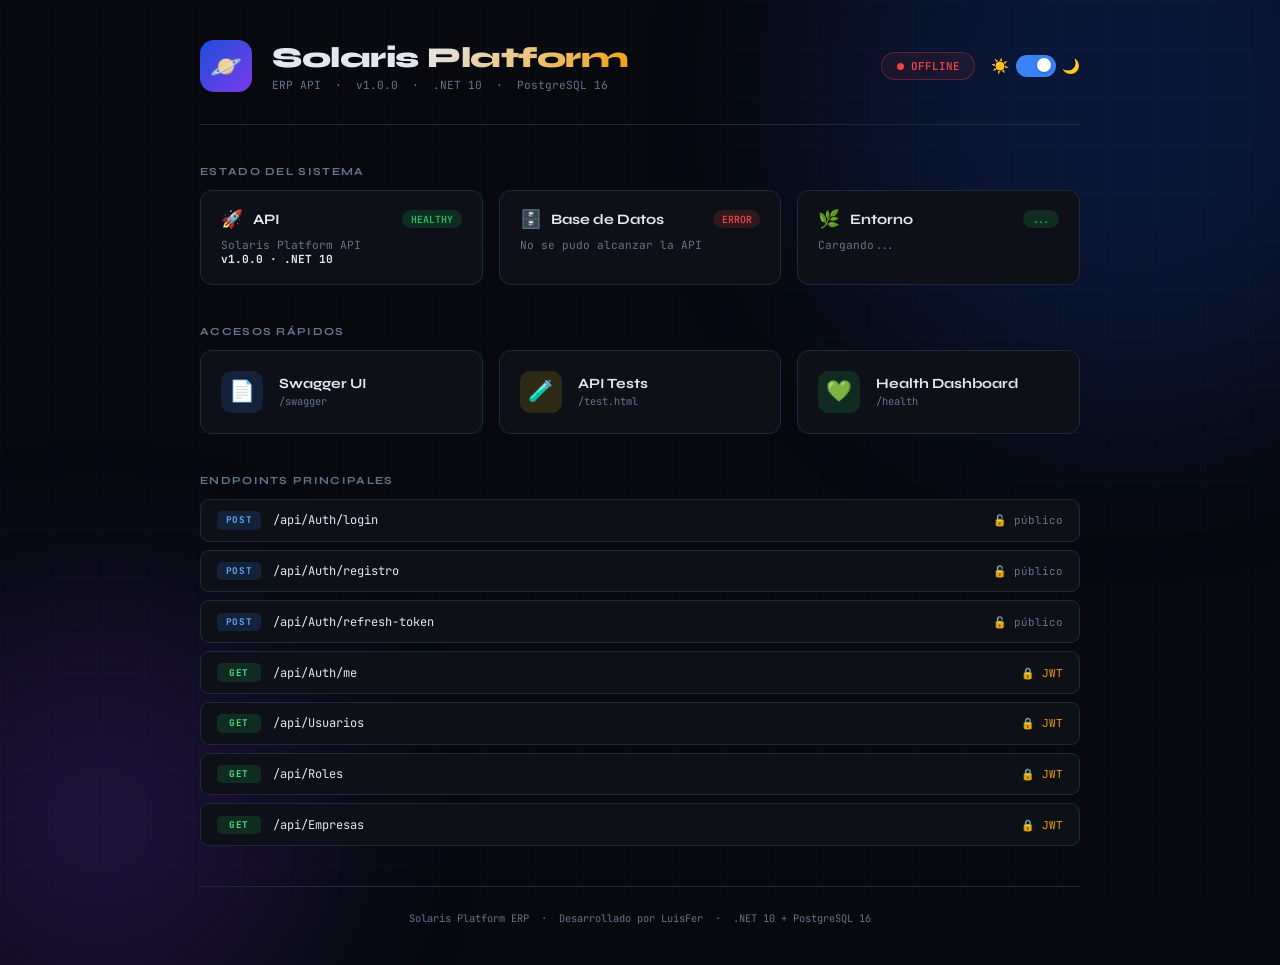
==== src/SolarisPlatform.API/wwwroot/index.html @ d30c2f40 "Primer commit - proyecto Solaris Platform" ====
<!DOCTYPE html>
<html lang="es" data-theme="dark">
<head>
  <meta charset="UTF-8" />
  <meta name="viewport" content="width=device-width, initial-scale=1.0" />
  <title>Solaris Platform API</title>
  <link rel="preconnect" href="https://fonts.googleapis.com" />
  <link href="https://fonts.googleapis.com/css2?family=Syne:wght@400;600;800&family=JetBrains+Mono:wght@300;400;500&display=swap" rel="stylesheet" />
  <style>
    *, *::before, *::after { box-sizing: border-box; margin: 0; padding: 0; }

    :root, [data-theme="dark"] {
      --bg:      #07090f;
      --surface: #0d1117;
      --surface2:#111820;
      --border:  #1e2a3a;
      --accent:  #f59e0b;
      --accent2: #3b82f6;
      --text:    #e2e8f0;
      --muted:   #64748b;
      --green:   #22c55e;
      --red:     #ef4444;
      --radius:  12px;
      --orb-opacity: .2;
      --grid-color: rgba(59,130,246,.04);
    }

    [data-theme="light"] {
      --bg:      #f1f5f9;
      --surface: #ffffff;
      --surface2:#f8fafc;
      --border:  #cbd5e1;
      --accent:  #d97706;
      --accent2: #2563eb;
      --text:    #0f172a;
      --muted:   #64748b;
      --green:   #16a34a;
      --red:     #dc2626;
      --orb-opacity: .08;
      --grid-color: rgba(37,99,235,.05);
    }

    body {
      background: var(--bg); color: var(--text);
      font-family: 'Syne', sans-serif;
      min-height: 100vh; padding: 2.5rem 2rem;
      overflow-x: hidden;
      transition: background .35s, color .35s;
    }

    body::before {
      content: ''; position: fixed; inset: 0;
      background-image:
        linear-gradient(var(--grid-color) 1px, transparent 1px),
        linear-gradient(90deg, var(--grid-color) 1px, transparent 1px);
      background-size: 48px 48px; pointer-events: none;
    }

    .orb { position: fixed; border-radius: 50%; filter: blur(100px); pointer-events: none; opacity: var(--orb-opacity); animation: drift 16s ease-in-out infinite alternate; }
    .orb-1 { width: 600px; height: 600px; background: #1d4ed8; top: -200px; right: -150px; }
    .orb-2 { width: 400px; height: 400px; background: #7c3aed; bottom: -120px; left: -100px; animation-delay: 6s; }

    @keyframes drift { from { transform: translate(0,0); } to { transform: translate(25px,-30px); } }

    .page {
      position: relative; z-index: 1;
      max-width: 880px; margin: 0 auto;
      display: flex; flex-direction: column; gap: 2.5rem;
      animation: fadeUp .6s ease both;
    }

    @keyframes fadeUp { from { opacity:0; transform:translateY(24px); } to { opacity:1; transform:none; } }

    /* ── Header ── */
    .header {
      display: flex; align-items: center; gap: 1.25rem;
      border-bottom: 1px solid var(--border); padding-bottom: 2rem;
    }

    .logo {
      width: 52px; height: 52px; border-radius: 14px; flex-shrink: 0;
      background: linear-gradient(135deg, #1d4ed8, #7c3aed);
      display: flex; align-items: center; justify-content: center;
      font-size: 1.6rem;
    }

    .header-text h1 {
      font-size: 1.8rem; font-weight: 800; letter-spacing: -.5px;
      background: linear-gradient(135deg, var(--text) 40%, var(--accent));
      -webkit-background-clip: text; -webkit-text-fill-color: transparent; background-clip: text;
    }
    .header-text p { font-family: 'JetBrains Mono', monospace; font-size: .7rem; color: var(--muted); margin-top: 3px; }

    .header-right { margin-left: auto; display: flex; align-items: center; gap: 1rem; }

    /* Status badge */
    .status-badge {
      display: flex; align-items: center; gap: .45rem;
      font-family: 'JetBrains Mono', monospace; font-size: .68rem; font-weight: 600;
      padding: .35rem .9rem; border-radius: 999px;
      border: 1px solid; transition: all .4s;
    }
    .status-badge.online  { color: var(--green); border-color: rgba(34,197,94,.3);  background: rgba(34,197,94,.08); }
    .status-badge.offline { color: var(--red);   border-color: rgba(239,68,68,.3);  background: rgba(239,68,68,.08); }
    .status-badge.loading { color: var(--muted); border-color: var(--border);        background: transparent; }
    .dot { width: 7px; height: 7px; border-radius: 50%; background: currentColor; animation: pulse 2s ease infinite; }
    @keyframes pulse { 0%,100% { box-shadow: 0 0 0 0 rgba(34,197,94,.5); } 50% { box-shadow: 0 0 0 5px rgba(34,197,94,0); } }

    /* Theme switch */
    .theme-switch { display: flex; align-items: center; gap: .4rem; user-select: none; }
    .theme-icon { font-size: .9rem; }
    .toggle { position: relative; width: 40px; height: 22px; cursor: pointer; }
    .toggle input { opacity: 0; width: 0; height: 0; position: absolute; }
    .track { position: absolute; inset: 0; border-radius: 999px; background: var(--border); transition: background .3s; }
    .toggle input:checked + .track { background: var(--accent2); }
    .thumb { position: absolute; top: 3px; left: 3px; width: 14px; height: 14px; border-radius: 50%; background: #fff; box-shadow: 0 1px 3px rgba(0,0,0,.3); transition: transform .3s cubic-bezier(.4,0,.2,1); }
    .toggle input:checked ~ .thumb { transform: translateX(18px); }

    /* ── Status cards ── */
    .section-label { font-size: .68rem; font-weight: 700; letter-spacing: .12em; color: var(--muted); text-transform: uppercase; margin-bottom: .75rem; }

    .status-grid { display: grid; grid-template-columns: repeat(auto-fit, minmax(220px, 1fr)); gap: 1rem; }

    .status-card {
      background: var(--surface); border: 1px solid var(--border);
      border-radius: var(--radius); padding: 1.1rem 1.25rem;
      display: flex; flex-direction: column; gap: .55rem;
      transition: background .35s, border-color .3s;
    }
    .status-card:hover { border-color: var(--accent2); }

    .card-header { display: flex; align-items: center; gap: .6rem; }
    .card-icon { font-size: 1.1rem; }
    .card-title { font-weight: 700; font-size: .9rem; }

    .card-status {
      margin-left: auto;
      font-family: 'JetBrains Mono', monospace; font-size: .62rem;
      padding: .18rem .55rem; border-radius: 999px; font-weight: 600;
    }
    .cs-ok      { background: rgba(34,197,94,.15);  color: var(--green); }
    .cs-err     { background: rgba(239,68,68,.15);  color: var(--red); }
    .cs-loading { background: var(--border);         color: var(--muted); animation: blink .8s ease infinite alternate; }
    @keyframes blink { from { opacity:.4; } to { opacity:1; } }

    .card-detail { font-family: 'JetBrains Mono', monospace; font-size: .7rem; color: var(--muted); }
    .card-detail strong { color: var(--text); }

    /* ── Quick access ── */
    .quick-grid { display: grid; grid-template-columns: repeat(auto-fit, minmax(200px, 1fr)); gap: 1rem; }

    .quick-card {
      background: var(--surface); border: 1px solid var(--border);
      border-radius: var(--radius); padding: 1.25rem;
      display: flex; align-items: center; gap: 1rem;
      text-decoration: none; color: var(--text);
      transition: border-color .2s, transform .2s, background .35s;
      cursor: pointer;
    }
    .quick-card:hover { border-color: var(--accent2); transform: translateY(-2px); }

    .quick-icon {
      width: 42px; height: 42px; border-radius: 10px; flex-shrink: 0;
      display: flex; align-items: center; justify-content: center; font-size: 1.3rem;
    }
    .quick-title { font-weight: 700; font-size: .88rem; }
    .quick-sub   { font-family: 'JetBrains Mono', monospace; font-size: .65rem; color: var(--muted); margin-top: 2px; }

    /* ── Endpoints list ── */
    .ep-list { display: flex; flex-direction: column; gap: .5rem; }

    .ep-item {
      display: flex; align-items: center; gap: .75rem;
      background: var(--surface); border: 1px solid var(--border);
      border-radius: 9px; padding: .7rem 1rem;
      font-family: 'JetBrains Mono', monospace; font-size: .75rem;
      transition: background .15s;
    }
    .ep-item:hover { background: var(--surface2); }

    .method {
      font-size: .58rem; font-weight: 700;
      padding: .2rem .5rem; border-radius: 5px;
      letter-spacing: .06em; min-width: 44px; text-align: center;
    }
    .GET    { background: rgba(34,197,94,.15);  color: #4ade80; }
    .POST   { background: rgba(59,130,246,.15); color: #60a5fa; }
    .PUT    { background: rgba(251,146,60,.15); color: #fb923c; }
    .DELETE { background: rgba(248,113,113,.15);color: #f87171; }
    .PATCH  { background: rgba(167,139,250,.15);color: #a78bfa; }

    [data-theme="light"] .GET    { background: rgba(22,163,74,.12);  color: #15803d; }
    [data-theme="light"] .POST   { background: rgba(37,99,235,.12);  color: #1d4ed8; }
    [data-theme="light"] .PUT    { background: rgba(234,88,12,.12);  color: #c2410c; }
    [data-theme="light"] .DELETE { background: rgba(220,38,38,.12);  color: #b91c1c; }
    [data-theme="light"] .PATCH  { background: rgba(124,58,237,.12); color: #6d28d9; }

    .ep-path { color: var(--text); }
    .ep-path span { color: var(--accent); }
    .ep-lock { margin-left: auto; font-size: .68rem; color: var(--muted); }
    .ep-lock.secured { color: var(--accent); }

    /* ── Footer ── */
    .footer {
      text-align: center; font-family: 'JetBrains Mono', monospace;
      font-size: .65rem; color: var(--muted);
      border-top: 1px solid var(--border); padding-top: 1.5rem;
    }
  </style>
</head>
<body>

  <div class="orb orb-1"></div>
  <div class="orb orb-2"></div>

  <div class="page">

    <!-- ── Header ── -->
    <div class="header">
      <div class="logo">🪐</div>
      <div class="header-text">
        <h1>Solaris Platform</h1>
        <p>ERP API &nbsp;·&nbsp; v1.0.0 &nbsp;·&nbsp; .NET 10 &nbsp;·&nbsp; PostgreSQL 16</p>
      </div>
      <div class="header-right">
        <div class="status-badge loading" id="globalBadge">
          <span class="dot"></span>
          <span id="globalBadgeText">VERIFICANDO</span>
        </div>
        <div class="theme-switch">
          <span class="theme-icon">☀️</span>
          <label class="toggle">
            <input type="checkbox" id="themeToggle" />
            <span class="track"></span>
            <span class="thumb"></span>
          </label>
          <span class="theme-icon">🌙</span>
        </div>
      </div>
    </div>

    <!-- ── Estado del sistema ── -->
    <div>
      <p class="section-label">Estado del sistema</p>
      <div class="status-grid">

        <div class="status-card">
          <div class="card-header">
            <span class="card-icon">🚀</span>
            <span class="card-title">API</span>
            <span class="card-status cs-ok">HEALTHY</span>
          </div>
          <div class="card-detail">Solaris Platform API<br><strong id="apiVersion">v1.0.0 · .NET 10</strong></div>
        </div>

        <div class="status-card">
          <div class="card-header">
            <span class="card-icon">🗄️</span>
            <span class="card-title">Base de Datos</span>
            <span class="card-status cs-loading" id="dbStatus">...</span>
          </div>
          <div class="card-detail" id="dbDetail">Conectando con PostgreSQL...</div>
        </div>

        <div class="status-card">
          <div class="card-header">
            <span class="card-icon">🌿</span>
            <span class="card-title">Entorno</span>
            <span class="card-status cs-ok" id="envStatus">...</span>
          </div>
          <div class="card-detail" id="envDetail">Cargando...</div>
        </div>

      </div>
    </div>

    <!-- ── Accesos rápidos — solo Swagger y Health ── -->
    <div>
      <p class="section-label">Accesos rápidos</p>
      <div class="quick-grid">

        <a class="quick-card" href="/swagger">
          <div class="quick-icon" style="background:rgba(59,130,246,.15)">📄</div>
          <div>
            <div class="quick-title">Swagger UI</div>
            <div class="quick-sub">/swagger</div>
          </div>
        </a>

        <a class="quick-card" href="/test.html">
          <div class="quick-icon" style="background:rgba(234,179,8,.15)">🧪</div>
          <div>
            <div class="quick-title">API Tests</div>
            <div class="quick-sub">/test.html</div>
          </div>
        </a>

        <a class="quick-card" href="/health.html">
          <div class="quick-icon" style="background:rgba(34,197,94,.15)">💚</div>
          <div>
            <div class="quick-title">Health Dashboard</div>
            <div class="quick-sub">/health</div>
          </div>
        </a>

      </div>
    </div>

    <!-- ── Endpoints principales ── -->
    <div>
      <p class="section-label">Endpoints principales</p>
      <div class="ep-list">
        <div class="ep-item"><span class="method POST">POST</span><span class="ep-path">/api/Auth/login</span><span class="ep-lock">🔓 público</span></div>
        <div class="ep-item"><span class="method POST">POST</span><span class="ep-path">/api/Auth/registro</span><span class="ep-lock">🔓 público</span></div>
        <div class="ep-item"><span class="method POST">POST</span><span class="ep-path">/api/Auth/refresh-token</span><span class="ep-lock">🔓 público</span></div>
        <div class="ep-item"><span class="method GET">GET</span><span class="ep-path">/api/Auth/me</span><span class="ep-lock secured">🔒 JWT</span></div>
        <div class="ep-item"><span class="method GET">GET</span><span class="ep-path">/api/Usuarios</span><span class="ep-lock secured">🔒 JWT</span></div>
        <div class="ep-item"><span class="method GET">GET</span><span class="ep-path">/api/Roles</span><span class="ep-lock secured">🔒 JWT</span></div>
        <div class="ep-item"><span class="method GET">GET</span><span class="ep-path">/api/Empresas</span><span class="ep-lock secured">🔒 JWT</span></div>
      </div>
    </div>

    <!-- ── Footer ── -->
    <div class="footer">
      Solaris Platform ERP &nbsp;·&nbsp; Desarrollado por LuisFer &nbsp;·&nbsp; .NET 10 + PostgreSQL 16
    </div>

  </div>

  <script>
    // ── Theme ──────────────────────────────────────────────
    const html   = document.documentElement;
    const toggle = document.getElementById('themeToggle');
    const STORE  = 'solaris-theme';
    applyTheme(localStorage.getItem(STORE) || 'dark');
    toggle.addEventListener('change', () => {
      const t = toggle.checked ? 'dark' : 'light';
      applyTheme(t); localStorage.setItem(STORE, t);
    });
    function applyTheme(t) {
      html.setAttribute('data-theme', t);
      toggle.checked = (t === 'dark');
    }

    // ── Health check — consume /health/data (JSON real) ──
    // NOTA: NO usar /health/full porque ese ahora redirige al HTML
    async function checkHealth() {
      try {
        const res  = await fetch('/health/data');
        const data = await res.json();

        const isHealthy = data.status === 'Healthy';
        const db = data.checks?.find(c => c.name === 'database');

        // Badge global
        const badge = document.getElementById('globalBadge');
        const badgeText = document.getElementById('globalBadgeText');
        badge.className = 'status-badge ' + (isHealthy ? 'online' : 'offline');
        badgeText.textContent = isHealthy ? 'ONLINE' : 'DEGRADED';

        // Card API
        document.getElementById('apiVersion').textContent = `v${data.version} · .NET 10`;

        // Card BD
        const dbEl     = document.getElementById('dbStatus');
        const dbDetail = document.getElementById('dbDetail');
        if (db) {
          const ok = db.status === 'Healthy';
          dbEl.textContent = ok ? 'HEALTHY' : 'ERROR';
          dbEl.className   = 'card-status ' + (ok ? 'cs-ok' : 'cs-err');
          dbDetail.innerHTML = ok
            ? `PostgreSQL 16 &nbsp;·&nbsp; <strong>${db.database}</strong> &nbsp;·&nbsp; ${db.latencyMs}ms`
            : `<span style="color:var(--red)">Sin conexión</span>`;
        }

        // Card Entorno
        document.getElementById('envStatus').textContent = data.environment || 'Development';
        document.getElementById('envDetail').textContent = new Date(data.timestamp).toLocaleString('es-EC');

      } catch(e) {
        // Si la API no responde
        document.getElementById('globalBadge').className  = 'status-badge offline';
        document.getElementById('globalBadgeText').textContent = 'OFFLINE';
        document.getElementById('dbStatus').textContent   = 'ERROR';
        document.getElementById('dbStatus').className     = 'card-status cs-err';
        document.getElementById('dbDetail').textContent   = 'No se pudo alcanzar la API';
      }
    }

    // Chequear al cargar y cada 30 segundos
    checkHealth();
    setInterval(checkHealth, 30000);
  </script>

</body>
</html>
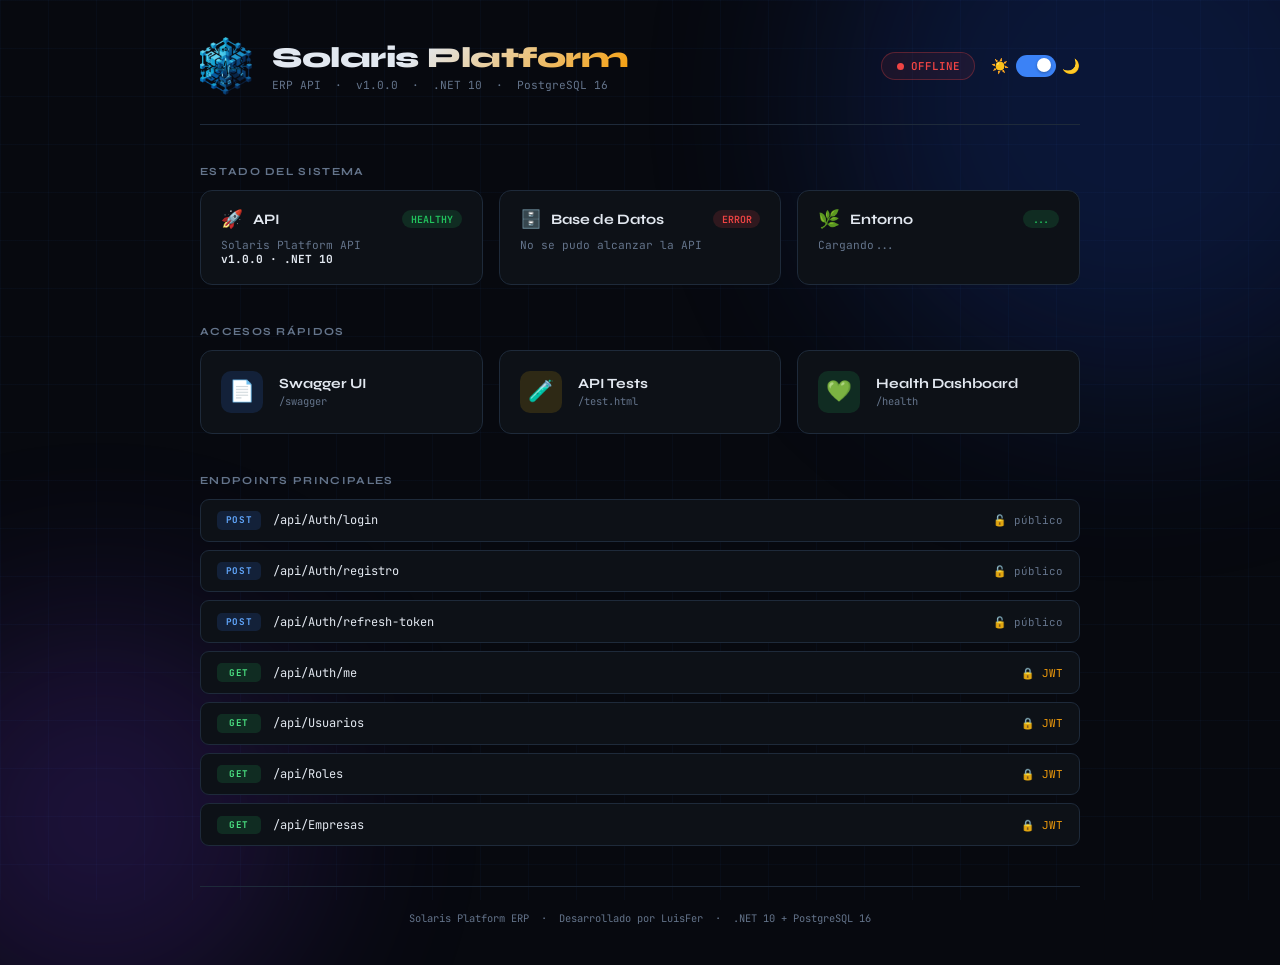
==== commit 9ea10496: "add - avances proyectos" ====
--- a/src/SolarisPlatform.API/wwwroot/index.html
+++ b/src/SolarisPlatform.API/wwwroot/index.html
@@ -77,12 +77,23 @@
       border-bottom: 1px solid var(--border); padding-bottom: 2rem;
     }
 
-    .logo {
-      width: 52px; height: 52px; border-radius: 14px; flex-shrink: 0;
-      background: linear-gradient(135deg, #1d4ed8, #7c3aed);
-      display: flex; align-items: center; justify-content: center;
-      font-size: 1.6rem;
-    }
+
+.logo {
+  width: 52px;
+  height: 52px;
+  border-radius: 14px;
+  flex-shrink: 0;
+  display: flex;
+  align-items: center;
+  justify-content: center;
+  background: transparent; /* quitamos el fondo degradado */
+}
+
+.logo img {
+  width: 100%;
+  height: auto;
+  object-fit: contain;
+}
 
     .header-text h1 {
       font-size: 1.8rem; font-weight: 800; letter-spacing: -.5px;
@@ -217,7 +228,9 @@
 
     <!-- ── Header ── -->
     <div class="header">
-      <div class="logo">🪐</div>
+      <div class="logo">
+        <img src="logo_back.png" alt="Solaris Logo">
+      </div>
       <div class="header-text">
         <h1>Solaris Platform</h1>
         <p>ERP API &nbsp;·&nbsp; v1.0.0 &nbsp;·&nbsp; .NET 10 &nbsp;·&nbsp; PostgreSQL 16</p>
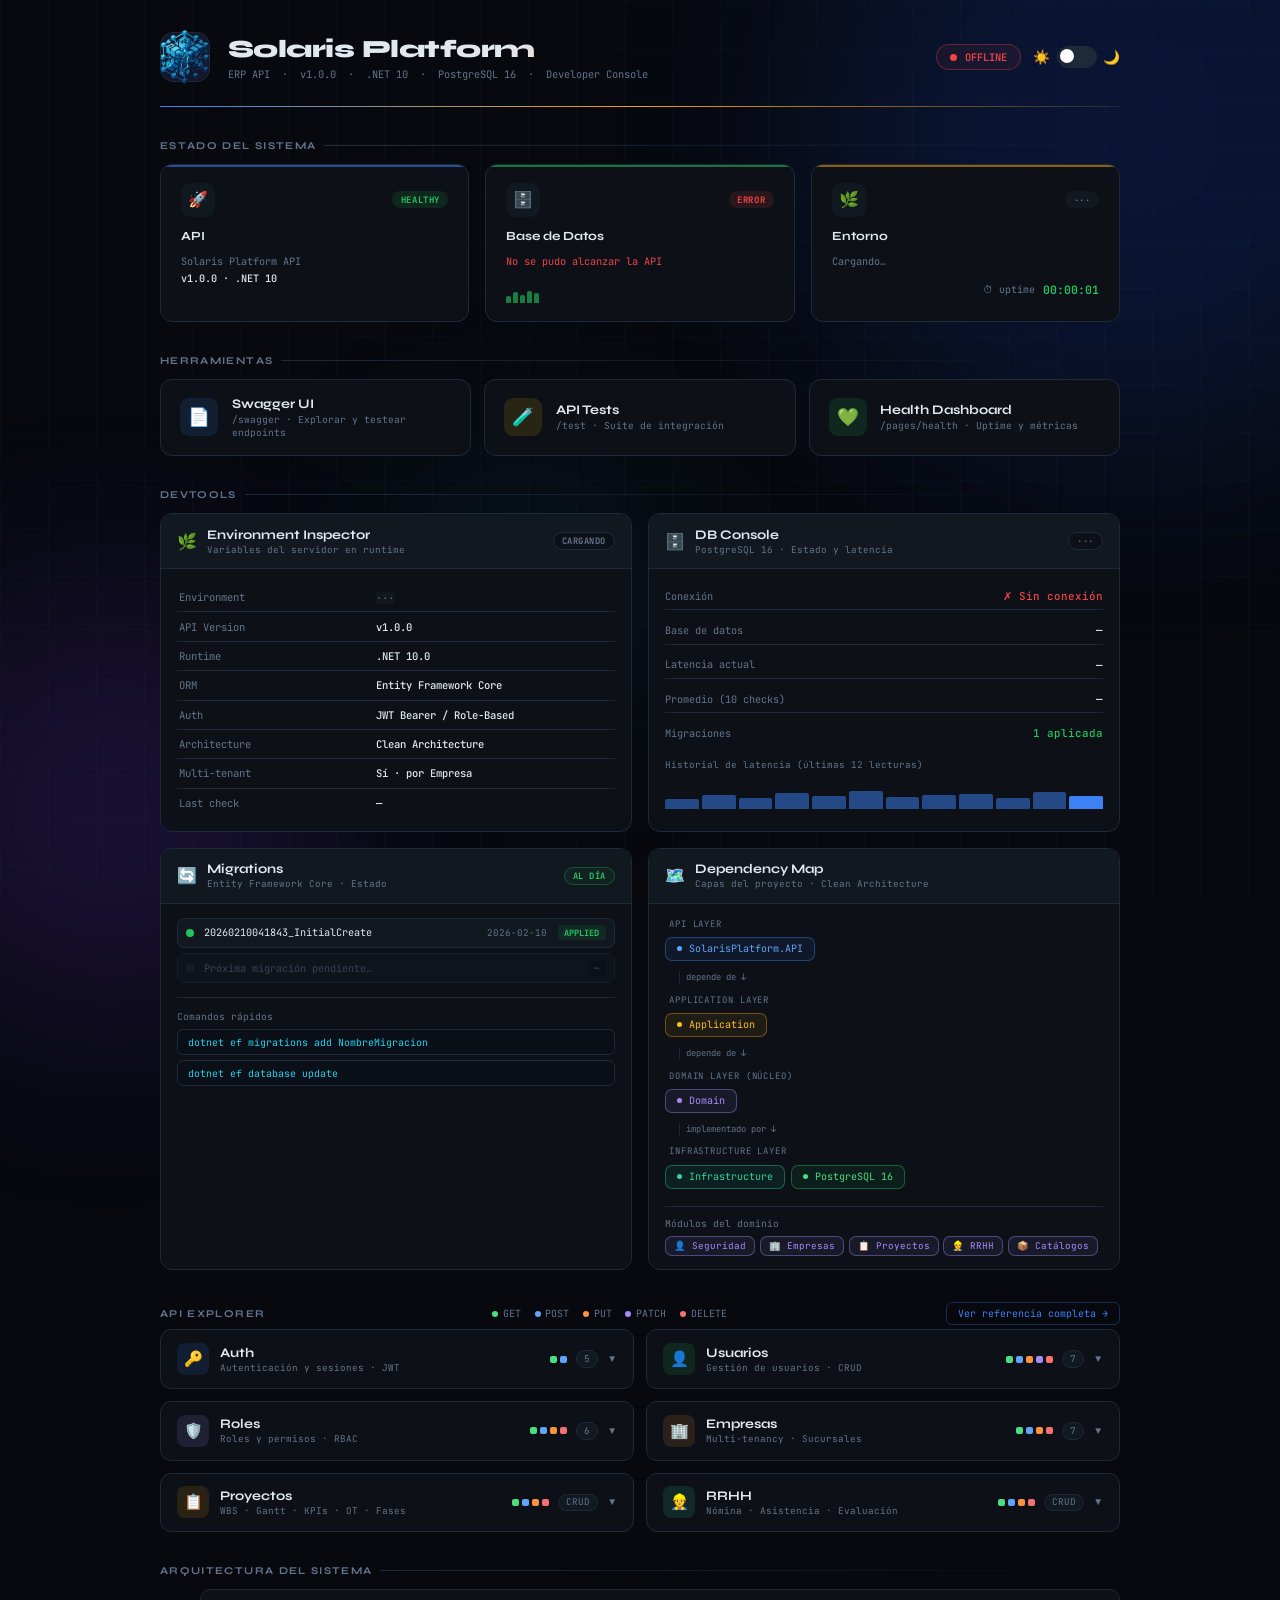
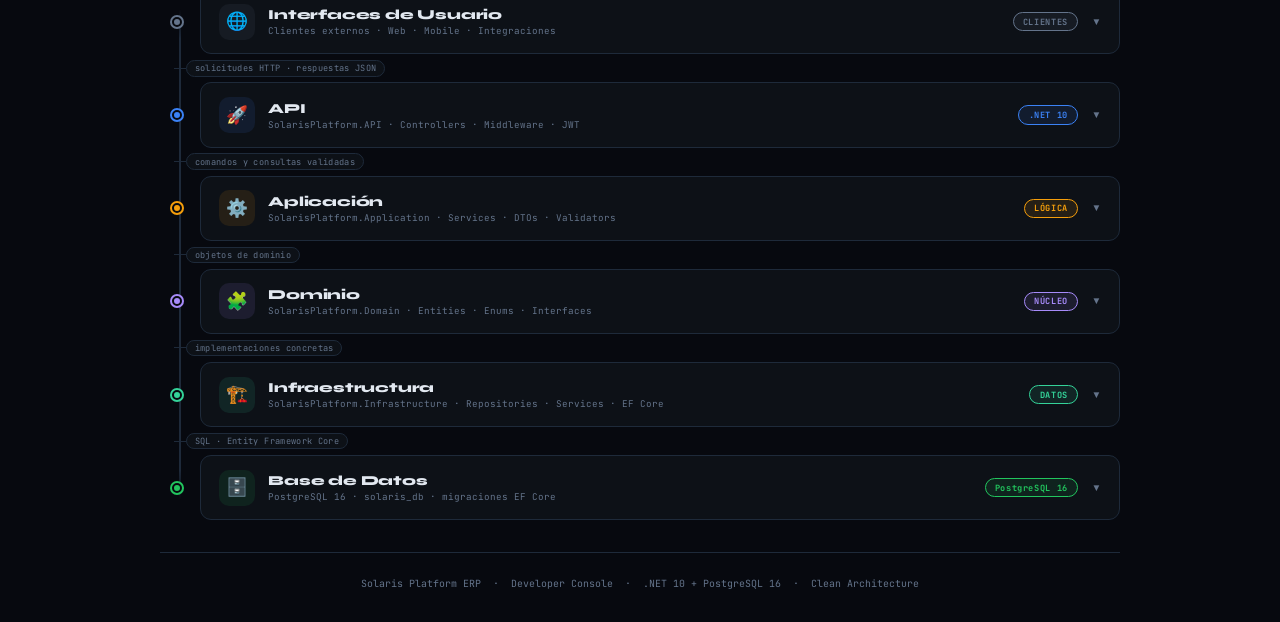
==== commit 8bf9730a: "fearure - estructura" ====
--- a/src/SolarisPlatform.API/wwwroot/index.html
+++ b/src/SolarisPlatform.API/wwwroot/index.html
@@ -1,239 +1,36 @@
 <!DOCTYPE html>
 <html lang="es" data-theme="dark">
+
 <head>
   <meta charset="UTF-8" />
   <meta name="viewport" content="width=device-width, initial-scale=1.0" />
-  <title>Solaris Platform API</title>
+  <title>Solaris Platform · DevTools</title>
   <link rel="preconnect" href="https://fonts.googleapis.com" />
-  <link href="https://fonts.googleapis.com/css2?family=Syne:wght@400;600;800&family=JetBrains+Mono:wght@300;400;500&display=swap" rel="stylesheet" />
-  <style>
-    *, *::before, *::after { box-sizing: border-box; margin: 0; padding: 0; }
-
-    :root, [data-theme="dark"] {
-      --bg:      #07090f;
-      --surface: #0d1117;
-      --surface2:#111820;
-      --border:  #1e2a3a;
-      --accent:  #f59e0b;
-      --accent2: #3b82f6;
-      --text:    #e2e8f0;
-      --muted:   #64748b;
-      --green:   #22c55e;
-      --red:     #ef4444;
-      --radius:  12px;
-      --orb-opacity: .2;
-      --grid-color: rgba(59,130,246,.04);
-    }
-
-    [data-theme="light"] {
-      --bg:      #f1f5f9;
-      --surface: #ffffff;
-      --surface2:#f8fafc;
-      --border:  #cbd5e1;
-      --accent:  #d97706;
-      --accent2: #2563eb;
-      --text:    #0f172a;
-      --muted:   #64748b;
-      --green:   #16a34a;
-      --red:     #dc2626;
-      --orb-opacity: .08;
-      --grid-color: rgba(37,99,235,.05);
-    }
-
-    body {
-      background: var(--bg); color: var(--text);
-      font-family: 'Syne', sans-serif;
-      min-height: 100vh; padding: 2.5rem 2rem;
-      overflow-x: hidden;
-      transition: background .35s, color .35s;
-    }
-
-    body::before {
-      content: ''; position: fixed; inset: 0;
-      background-image:
-        linear-gradient(var(--grid-color) 1px, transparent 1px),
-        linear-gradient(90deg, var(--grid-color) 1px, transparent 1px);
-      background-size: 48px 48px; pointer-events: none;
-    }
-
-    .orb { position: fixed; border-radius: 50%; filter: blur(100px); pointer-events: none; opacity: var(--orb-opacity); animation: drift 16s ease-in-out infinite alternate; }
-    .orb-1 { width: 600px; height: 600px; background: #1d4ed8; top: -200px; right: -150px; }
-    .orb-2 { width: 400px; height: 400px; background: #7c3aed; bottom: -120px; left: -100px; animation-delay: 6s; }
-
-    @keyframes drift { from { transform: translate(0,0); } to { transform: translate(25px,-30px); } }
-
-    .page {
-      position: relative; z-index: 1;
-      max-width: 880px; margin: 0 auto;
-      display: flex; flex-direction: column; gap: 2.5rem;
-      animation: fadeUp .6s ease both;
-    }
-
-    @keyframes fadeUp { from { opacity:0; transform:translateY(24px); } to { opacity:1; transform:none; } }
-
-    /* ── Header ── */
-    .header {
-      display: flex; align-items: center; gap: 1.25rem;
-      border-bottom: 1px solid var(--border); padding-bottom: 2rem;
-    }
-
-
-.logo {
-  width: 52px;
-  height: 52px;
-  border-radius: 14px;
-  flex-shrink: 0;
-  display: flex;
-  align-items: center;
-  justify-content: center;
-  background: transparent; /* quitamos el fondo degradado */
-}
-
-.logo img {
-  width: 100%;
-  height: auto;
-  object-fit: contain;
-}
-
-    .header-text h1 {
-      font-size: 1.8rem; font-weight: 800; letter-spacing: -.5px;
-      background: linear-gradient(135deg, var(--text) 40%, var(--accent));
-      -webkit-background-clip: text; -webkit-text-fill-color: transparent; background-clip: text;
-    }
-    .header-text p { font-family: 'JetBrains Mono', monospace; font-size: .7rem; color: var(--muted); margin-top: 3px; }
-
-    .header-right { margin-left: auto; display: flex; align-items: center; gap: 1rem; }
-
-    /* Status badge */
-    .status-badge {
-      display: flex; align-items: center; gap: .45rem;
-      font-family: 'JetBrains Mono', monospace; font-size: .68rem; font-weight: 600;
-      padding: .35rem .9rem; border-radius: 999px;
-      border: 1px solid; transition: all .4s;
-    }
-    .status-badge.online  { color: var(--green); border-color: rgba(34,197,94,.3);  background: rgba(34,197,94,.08); }
-    .status-badge.offline { color: var(--red);   border-color: rgba(239,68,68,.3);  background: rgba(239,68,68,.08); }
-    .status-badge.loading { color: var(--muted); border-color: var(--border);        background: transparent; }
-    .dot { width: 7px; height: 7px; border-radius: 50%; background: currentColor; animation: pulse 2s ease infinite; }
-    @keyframes pulse { 0%,100% { box-shadow: 0 0 0 0 rgba(34,197,94,.5); } 50% { box-shadow: 0 0 0 5px rgba(34,197,94,0); } }
-
-    /* Theme switch */
-    .theme-switch { display: flex; align-items: center; gap: .4rem; user-select: none; }
-    .theme-icon { font-size: .9rem; }
-    .toggle { position: relative; width: 40px; height: 22px; cursor: pointer; }
-    .toggle input { opacity: 0; width: 0; height: 0; position: absolute; }
-    .track { position: absolute; inset: 0; border-radius: 999px; background: var(--border); transition: background .3s; }
-    .toggle input:checked + .track { background: var(--accent2); }
-    .thumb { position: absolute; top: 3px; left: 3px; width: 14px; height: 14px; border-radius: 50%; background: #fff; box-shadow: 0 1px 3px rgba(0,0,0,.3); transition: transform .3s cubic-bezier(.4,0,.2,1); }
-    .toggle input:checked ~ .thumb { transform: translateX(18px); }
-
-    /* ── Status cards ── */
-    .section-label { font-size: .68rem; font-weight: 700; letter-spacing: .12em; color: var(--muted); text-transform: uppercase; margin-bottom: .75rem; }
-
-    .status-grid { display: grid; grid-template-columns: repeat(auto-fit, minmax(220px, 1fr)); gap: 1rem; }
-
-    .status-card {
-      background: var(--surface); border: 1px solid var(--border);
-      border-radius: var(--radius); padding: 1.1rem 1.25rem;
-      display: flex; flex-direction: column; gap: .55rem;
-      transition: background .35s, border-color .3s;
-    }
-    .status-card:hover { border-color: var(--accent2); }
-
-    .card-header { display: flex; align-items: center; gap: .6rem; }
-    .card-icon { font-size: 1.1rem; }
-    .card-title { font-weight: 700; font-size: .9rem; }
-
-    .card-status {
-      margin-left: auto;
-      font-family: 'JetBrains Mono', monospace; font-size: .62rem;
-      padding: .18rem .55rem; border-radius: 999px; font-weight: 600;
-    }
-    .cs-ok      { background: rgba(34,197,94,.15);  color: var(--green); }
-    .cs-err     { background: rgba(239,68,68,.15);  color: var(--red); }
-    .cs-loading { background: var(--border);         color: var(--muted); animation: blink .8s ease infinite alternate; }
-    @keyframes blink { from { opacity:.4; } to { opacity:1; } }
-
-    .card-detail { font-family: 'JetBrains Mono', monospace; font-size: .7rem; color: var(--muted); }
-    .card-detail strong { color: var(--text); }
-
-    /* ── Quick access ── */
-    .quick-grid { display: grid; grid-template-columns: repeat(auto-fit, minmax(200px, 1fr)); gap: 1rem; }
-
-    .quick-card {
-      background: var(--surface); border: 1px solid var(--border);
-      border-radius: var(--radius); padding: 1.25rem;
-      display: flex; align-items: center; gap: 1rem;
-      text-decoration: none; color: var(--text);
-      transition: border-color .2s, transform .2s, background .35s;
-      cursor: pointer;
-    }
-    .quick-card:hover { border-color: var(--accent2); transform: translateY(-2px); }
-
-    .quick-icon {
-      width: 42px; height: 42px; border-radius: 10px; flex-shrink: 0;
-      display: flex; align-items: center; justify-content: center; font-size: 1.3rem;
-    }
-    .quick-title { font-weight: 700; font-size: .88rem; }
-    .quick-sub   { font-family: 'JetBrains Mono', monospace; font-size: .65rem; color: var(--muted); margin-top: 2px; }
-
-    /* ── Endpoints list ── */
-    .ep-list { display: flex; flex-direction: column; gap: .5rem; }
-
-    .ep-item {
-      display: flex; align-items: center; gap: .75rem;
-      background: var(--surface); border: 1px solid var(--border);
-      border-radius: 9px; padding: .7rem 1rem;
-      font-family: 'JetBrains Mono', monospace; font-size: .75rem;
-      transition: background .15s;
-    }
-    .ep-item:hover { background: var(--surface2); }
-
-    .method {
-      font-size: .58rem; font-weight: 700;
-      padding: .2rem .5rem; border-radius: 5px;
-      letter-spacing: .06em; min-width: 44px; text-align: center;
-    }
-    .GET    { background: rgba(34,197,94,.15);  color: #4ade80; }
-    .POST   { background: rgba(59,130,246,.15); color: #60a5fa; }
-    .PUT    { background: rgba(251,146,60,.15); color: #fb923c; }
-    .DELETE { background: rgba(248,113,113,.15);color: #f87171; }
-    .PATCH  { background: rgba(167,139,250,.15);color: #a78bfa; }
-
-    [data-theme="light"] .GET    { background: rgba(22,163,74,.12);  color: #15803d; }
-    [data-theme="light"] .POST   { background: rgba(37,99,235,.12);  color: #1d4ed8; }
-    [data-theme="light"] .PUT    { background: rgba(234,88,12,.12);  color: #c2410c; }
-    [data-theme="light"] .DELETE { background: rgba(220,38,38,.12);  color: #b91c1c; }
-    [data-theme="light"] .PATCH  { background: rgba(124,58,237,.12); color: #6d28d9; }
-
-    .ep-path { color: var(--text); }
-    .ep-path span { color: var(--accent); }
-    .ep-lock { margin-left: auto; font-size: .68rem; color: var(--muted); }
-    .ep-lock.secured { color: var(--accent); }
-
-    /* ── Footer ── */
-    .footer {
-      text-align: center; font-family: 'JetBrains Mono', monospace;
-      font-size: .65rem; color: var(--muted);
-      border-top: 1px solid var(--border); padding-top: 1.5rem;
-    }
-  </style>
+  <link
+    href="https://fonts.googleapis.com/css2?family=Syne:wght@400;600;800&family=JetBrains+Mono:wght@300;400;500;600&display=swap"
+    rel="stylesheet" />
+  <link rel="stylesheet" href="assets/css/solaris.css" />
 </head>
+
 <body>
 
   <div class="orb orb-1"></div>
   <div class="orb orb-2"></div>
+  <div class="orb orb-3"></div>
 
   <div class="page">
 
-    <!-- ── Header ── -->
+    <!-- ══════════════════════════════════════════════
+         HEADER
+    ══════════════════════════════════════════════ -->
     <div class="header">
       <div class="logo">
-        <img src="logo_back.png" alt="Solaris Logo">
+        <img src="assets/img/logo_back.png" alt="Solaris"
+          onerror="this.style.display='none';this.parentElement.textContent='🌞'" />
       </div>
       <div class="header-text">
         <h1>Solaris Platform</h1>
-        <p>ERP API &nbsp;·&nbsp; v1.0.0 &nbsp;·&nbsp; .NET 10 &nbsp;·&nbsp; PostgreSQL 16</p>
+        <p>ERP API &nbsp;·&nbsp; v1.0.0 &nbsp;·&nbsp; .NET 10 &nbsp;·&nbsp; PostgreSQL 16 &nbsp;·&nbsp; Developer Console</p>
       </div>
       <div class="header-right">
         <div class="status-badge loading" id="globalBadge">
@@ -252,158 +49,676 @@
       </div>
     </div>
 
-    <!-- ── Estado del sistema ── -->
+    <!-- ══════════════════════════════════════════════
+         ESTADO DEL SISTEMA
+    ══════════════════════════════════════════════ -->
     <div>
       <p class="section-label">Estado del sistema</p>
       <div class="status-grid">
 
-        <div class="status-card">
-          <div class="card-header">
-            <span class="card-icon">🚀</span>
-            <span class="card-title">API</span>
-            <span class="card-status cs-ok">HEALTHY</span>
-          </div>
-          <div class="card-detail">Solaris Platform API<br><strong id="apiVersion">v1.0.0 · .NET 10</strong></div>
-        </div>
-
-        <div class="status-card">
-          <div class="card-header">
-            <span class="card-icon">🗄️</span>
-            <span class="card-title">Base de Datos</span>
-            <span class="card-status cs-loading" id="dbStatus">...</span>
-          </div>
-          <div class="card-detail" id="dbDetail">Conectando con PostgreSQL...</div>
-        </div>
-
-        <div class="status-card">
-          <div class="card-header">
-            <span class="card-icon">🌿</span>
-            <span class="card-title">Entorno</span>
-            <span class="card-status cs-ok" id="envStatus">...</span>
-          </div>
-          <div class="card-detail" id="envDetail">Cargando...</div>
+        <div class="status-card card-api">
+          <div class="card-top">
+            <div class="card-icon-wrap">🚀</div>
+            <span class="card-badge badge-ok">HEALTHY</span>
+          </div>
+          <div class="card-name">API</div>
+          <div class="card-detail">
+            Solaris Platform API<br>
+            <strong id="apiVersion">v1.0.0 · .NET 10</strong>
+          </div>
+        </div>
+
+        <div class="status-card card-db">
+          <div class="card-top">
+            <div class="card-icon-wrap">🗄️</div>
+            <span class="card-badge badge-loading" id="dbBadge">···</span>
+          </div>
+          <div class="card-name">Base de Datos</div>
+          <div class="card-detail" id="dbDetail">Conectando con PostgreSQL…</div>
+          <div class="db-latency-bar" id="dbLatencyBar">
+            <div class="lat-bar" style="height:40%"></div>
+            <div class="lat-bar" style="height:60%"></div>
+            <div class="lat-bar" style="height:45%"></div>
+            <div class="lat-bar" style="height:70%"></div>
+            <div class="lat-bar" style="height:55%"></div>
+          </div>
+        </div>
+
+        <div class="status-card card-env">
+          <div class="card-top">
+            <div class="card-icon-wrap">🌿</div>
+            <span class="card-badge badge-loading" id="envBadge">···</span>
+          </div>
+          <div class="card-name">Entorno</div>
+          <div class="card-detail" id="envDetail">Cargando…</div>
+          <div class="build-uptime-wrap">
+            <span class="uptime-label">⏱ uptime</span>
+            <span class="uptime-val" id="uptimeVal">—</span>
+          </div>
         </div>
 
       </div>
     </div>
 
-    <!-- ── Accesos rápidos — solo Swagger y Health ── -->
+    <!-- ══════════════════════════════════════════════
+         QUICK ACCESS — Herramientas
+    ══════════════════════════════════════════════ -->
     <div>
-      <p class="section-label">Accesos rápidos</p>
+      <p class="section-label">Herramientas</p>
       <div class="quick-grid">
-
-        <a class="quick-card" href="/swagger">
-          <div class="quick-icon" style="background:rgba(59,130,246,.15)">📄</div>
+        <a class="quick-card qc-swagger" href="/swagger">
+          <div class="quick-icon" style="background:rgba(59,130,246,.12)">📄</div>
           <div>
             <div class="quick-title">Swagger UI</div>
-            <div class="quick-sub">/swagger</div>
+            <div class="quick-sub">/swagger · Explorar y testear endpoints</div>
           </div>
         </a>
-
-        <a class="quick-card" href="/test.html">
-          <div class="quick-icon" style="background:rgba(234,179,8,.15)">🧪</div>
+        <a class="quick-card qc-tests" href="/test/test.html">
+          <div class="quick-icon" style="background:rgba(234,179,8,.12)">🧪</div>
           <div>
             <div class="quick-title">API Tests</div>
-            <div class="quick-sub">/test.html</div>
+            <div class="quick-sub">/test · Suite de integración</div>
           </div>
         </a>
-
-        <a class="quick-card" href="/health.html">
-          <div class="quick-icon" style="background:rgba(34,197,94,.15)">💚</div>
+        <a class="quick-card qc-health" href="/pages/health.html">
+          <div class="quick-icon" style="background:rgba(34,197,94,.12)">💚</div>
           <div>
             <div class="quick-title">Health Dashboard</div>
-            <div class="quick-sub">/health</div>
+            <div class="quick-sub">/pages/health · Uptime y métricas</div>
           </div>
         </a>
-
       </div>
     </div>
 
-    <!-- ── Endpoints principales ── -->
+    <!-- ══════════════════════════════════════════════
+         DEVTOOLS GRID
+    ══════════════════════════════════════════════ -->
     <div>
-      <p class="section-label">Endpoints principales</p>
-      <div class="ep-list">
-        <div class="ep-item"><span class="method POST">POST</span><span class="ep-path">/api/Auth/login</span><span class="ep-lock">🔓 público</span></div>
-        <div class="ep-item"><span class="method POST">POST</span><span class="ep-path">/api/Auth/registro</span><span class="ep-lock">🔓 público</span></div>
-        <div class="ep-item"><span class="method POST">POST</span><span class="ep-path">/api/Auth/refresh-token</span><span class="ep-lock">🔓 público</span></div>
-        <div class="ep-item"><span class="method GET">GET</span><span class="ep-path">/api/Auth/me</span><span class="ep-lock secured">🔒 JWT</span></div>
-        <div class="ep-item"><span class="method GET">GET</span><span class="ep-path">/api/Usuarios</span><span class="ep-lock secured">🔒 JWT</span></div>
-        <div class="ep-item"><span class="method GET">GET</span><span class="ep-path">/api/Roles</span><span class="ep-lock secured">🔒 JWT</span></div>
-        <div class="ep-item"><span class="method GET">GET</span><span class="ep-path">/api/Empresas</span><span class="ep-lock secured">🔒 JWT</span></div>
+      <p class="section-label">DevTools</p>
+      <div class="devtools-grid">
+
+        <!-- ── Environment Inspector ── -->
+        <div class="dt-card">
+          <div class="dt-card-header">
+            <span class="dt-card-icon">🌿</span>
+            <div>
+              <div class="dt-card-title">Environment Inspector</div>
+              <div class="dt-card-sub">Variables del servidor en runtime</div>
+            </div>
+            <span class="dt-card-badge" id="envInspBadge">CARGANDO</span>
+          </div>
+          <div class="dt-card-body">
+            <table class="env-table">
+              <tbody id="envTableBody">
+                <tr class="env-row">
+                  <td class="env-key">Environment</td>
+                  <td class="env-val" id="ei-env">
+                    <span class="badge-loading" style="font-family:monospace;font-size:.65rem">···</span>
+                  </td>
+                </tr>
+                <tr class="env-row">
+                  <td class="env-key">API Version</td>
+                  <td class="env-val" id="ei-version">v1.0.0</td>
+                </tr>
+                <tr class="env-row">
+                  <td class="env-key">Runtime</td>
+                  <td class="env-val">.NET 10.0</td>
+                </tr>
+                <tr class="env-row">
+                  <td class="env-key">ORM</td>
+                  <td class="env-val">Entity Framework Core</td>
+                </tr>
+                <tr class="env-row">
+                  <td class="env-key">Auth</td>
+                  <td class="env-val">JWT Bearer / Role-Based</td>
+                </tr>
+                <tr class="env-row">
+                  <td class="env-key">Architecture</td>
+                  <td class="env-val">Clean Architecture</td>
+                </tr>
+                <tr class="env-row">
+                  <td class="env-key">Multi-tenant</td>
+                  <td class="env-val">Sí · por Empresa</td>
+                </tr>
+                <tr class="env-row">
+                  <td class="env-key">Last check</td>
+                  <td class="env-val" id="ei-lastcheck">—</td>
+                </tr>
+              </tbody>
+            </table>
+          </div>
+        </div>
+
+        <!-- ── DB Console ── -->
+        <div class="dt-card">
+          <div class="dt-card-header">
+            <span class="dt-card-icon">🗄️</span>
+            <div>
+              <div class="dt-card-title">DB Console</div>
+              <div class="dt-card-sub">PostgreSQL 16 · Estado y latencia</div>
+            </div>
+            <span class="dt-card-badge" id="dbConsoleBadge">···</span>
+          </div>
+          <div class="dt-card-body">
+            <div class="db-stats">
+              <div class="db-stat-row">
+                <span class="db-stat-label">Conexión</span>
+                <span class="db-stat-val ok" id="dbc-conn">—</span>
+              </div>
+              <div class="db-stat-row">
+                <span class="db-stat-label">Base de datos</span>
+                <span class="db-stat-val" id="dbc-name">—</span>
+              </div>
+              <div class="db-stat-row">
+                <span class="db-stat-label">Latencia actual</span>
+                <span class="db-stat-val" id="dbc-latency">—</span>
+              </div>
+              <div class="db-stat-row">
+                <span class="db-stat-label">Promedio (10 checks)</span>
+                <span class="db-stat-val" id="dbc-avg">—</span>
+              </div>
+              <div class="db-stat-row">
+                <span class="db-stat-label">Migraciones</span>
+                <span class="db-stat-val ok">1 aplicada</span>
+              </div>
+            </div>
+            <div class="latency-graph" style="margin-top:.75rem">
+              <div class="latency-graph-label">Historial de latencia (últimas 12 lecturas)</div>
+              <div class="latency-bars" id="latencyBars">
+                <div class="l-bar" style="height:30%"></div>
+                <div class="l-bar" style="height:45%"></div>
+                <div class="l-bar" style="height:35%"></div>
+                <div class="l-bar" style="height:50%"></div>
+                <div class="l-bar" style="height:40%"></div>
+                <div class="l-bar" style="height:55%"></div>
+                <div class="l-bar" style="height:38%"></div>
+                <div class="l-bar" style="height:42%"></div>
+                <div class="l-bar" style="height:48%"></div>
+                <div class="l-bar" style="height:35%"></div>
+                <div class="l-bar" style="height:52%"></div>
+                <div class="l-bar" style="height:40%"></div>
+              </div>
+            </div>
+          </div>
+        </div>
+
+        <!-- ── Migrations ── -->
+        <div class="dt-card">
+          <div class="dt-card-header">
+            <span class="dt-card-icon">🔄</span>
+            <div>
+              <div class="dt-card-title">Migrations</div>
+              <div class="dt-card-sub">Entity Framework Core · Estado</div>
+            </div>
+            <span class="dt-card-badge"
+              style="color:var(--green); border-color:rgba(34,197,94,.3); background:rgba(34,197,94,.06)">AL DÍA</span>
+          </div>
+          <div class="dt-card-body">
+            <div class="migration-list">
+              <div class="migration-row">
+                <div class="mig-status applied"></div>
+                <div class="mig-name">20260210041843_InitialCreate</div>
+                <div class="mig-date">2026-02-10</div>
+                <span class="mig-badge applied">APPLIED</span>
+              </div>
+              <div class="migration-row" style="opacity:.5">
+                <div class="mig-status" style="background:var(--border)"></div>
+                <div class="mig-name" style="color:var(--muted)">Próxima migración pendiente…</div>
+                <div class="mig-date"></div>
+                <span class="mig-badge"
+                  style="background:var(--surface3);color:var(--muted);border-color:var(--border)">—</span>
+              </div>
+            </div>
+            <div style="margin-top:.85rem; padding-top:.75rem; border-top: 1px solid var(--border)">
+              <div style="font-family:'JetBrains Mono',monospace; font-size:.6rem; color:var(--muted); margin-bottom:.4rem;">
+                Comandos rápidos
+              </div>
+              <div style="display:flex; flex-direction:column; gap:.3rem">
+                <div style="font-family:'JetBrains Mono',monospace; font-size:.62rem; background:var(--surface3); padding:.35rem .6rem; border-radius:6px; color:var(--cyan); border:1px solid var(--border)">
+                  dotnet ef migrations add NombreMigracion
+                </div>
+                <div style="font-family:'JetBrains Mono',monospace; font-size:.62rem; background:var(--surface3); padding:.35rem .6rem; border-radius:6px; color:var(--cyan); border:1px solid var(--border)">
+                  dotnet ef database update
+                </div>
+              </div>
+            </div>
+          </div>
+        </div>
+
+        <!-- ── Module Dependency Map ── -->
+        <div class="dt-card">
+          <div class="dt-card-header">
+            <span class="dt-card-icon">🗺️</span>
+            <div>
+              <div class="dt-card-title">Dependency Map</div>
+              <div class="dt-card-sub">Capas del proyecto · Clean Architecture</div>
+            </div>
+          </div>
+          <div class="dt-card-body">
+            <div class="dep-map">
+              <div class="dep-layer-label">API Layer</div>
+              <div class="dep-layer-items">
+                <span class="dep-pill layer-api"><span class="dep-pill-dot"></span>SolarisPlatform.API</span>
+              </div>
+              <div style="display:flex;align-items:center;gap:.4rem;padding:.2rem 0 .2rem .5rem">
+                <div style="width:1px;height:12px;background:var(--border);margin-left:6px"></div>
+                <span style="font-family:'JetBrains Mono',monospace;font-size:.55rem;color:var(--muted)">depende de ↓</span>
+              </div>
+              <div class="dep-layer-label">Application Layer</div>
+              <div class="dep-layer-items">
+                <span class="dep-pill layer-app"><span class="dep-pill-dot"></span>Application</span>
+              </div>
+              <div style="display:flex;align-items:center;gap:.4rem;padding:.2rem 0 .2rem .5rem">
+                <div style="width:1px;height:12px;background:var(--border);margin-left:6px"></div>
+                <span style="font-family:'JetBrains Mono',monospace;font-size:.55rem;color:var(--muted)">depende de ↓</span>
+              </div>
+              <div class="dep-layer-label">Domain Layer (núcleo)</div>
+              <div class="dep-layer-items">
+                <span class="dep-pill layer-domain"><span class="dep-pill-dot"></span>Domain</span>
+              </div>
+              <div style="display:flex;align-items:center;gap:.4rem;padding:.2rem 0 .2rem .5rem">
+                <div style="width:1px;height:12px;background:var(--border);margin-left:6px"></div>
+                <span style="font-family:'JetBrains Mono',monospace;font-size:.55rem;color:var(--muted)">implementado por ↓</span>
+              </div>
+              <div class="dep-layer-label">Infrastructure Layer</div>
+              <div class="dep-layer-items">
+                <span class="dep-pill layer-infra"><span class="dep-pill-dot"></span>Infrastructure</span>
+                <span class="dep-pill layer-db"><span class="dep-pill-dot"></span>PostgreSQL 16</span>
+              </div>
+              <div style="margin-top:.65rem; padding-top:.6rem; border-top:1px solid var(--border)">
+                <div style="font-family:'JetBrains Mono',monospace;font-size:.6rem;color:var(--muted);margin-bottom:.4rem">
+                  Módulos del dominio
+                </div>
+                <div style="display:flex;flex-wrap:wrap;gap:.3rem">
+                  <span class="dep-pill layer-domain" style="font-size:.58rem;padding:.18rem .5rem">👤 Seguridad</span>
+                  <span class="dep-pill layer-domain" style="font-size:.58rem;padding:.18rem .5rem">🏢 Empresas</span>
+                  <span class="dep-pill layer-domain" style="font-size:.58rem;padding:.18rem .5rem">📋 Proyectos</span>
+                  <span class="dep-pill layer-domain" style="font-size:.58rem;padding:.18rem .5rem">👷 RRHH</span>
+                  <span class="dep-pill layer-domain" style="font-size:.58rem;padding:.18rem .5rem">📦 Catálogos</span>
+                </div>
+              </div>
+            </div>
+          </div>
+        </div>
+
       </div>
     </div>
 
-    <!-- ── Footer ── -->
+    <!-- ══════════════════════════════════════════════
+         API EXPLORER
+    ══════════════════════════════════════════════ -->
+    <div>
+      <div class="api-summary">
+        <p class="section-label" style="margin-bottom:0">API Explorer</p>
+        <div class="api-counts">
+          <span><span class="cnt-dot" style="background:#4ade80"></span>GET</span>
+          <span><span class="cnt-dot" style="background:#60a5fa"></span>POST</span>
+          <span><span class="cnt-dot" style="background:#fb923c"></span>PUT</span>
+          <span><span class="cnt-dot" style="background:#a78bfa"></span>PATCH</span>
+          <span><span class="cnt-dot" style="background:#f87171"></span>DELETE</span>
+        </div>
+        <a class="api-link" href="/pages/api.html">Ver referencia completa →</a>
+      </div>
+
+      <div class="explorer-grid">
+
+        <!-- Auth -->
+        <div class="mod-card" style="--mc-color:#60a5fa; --mc-bg:rgba(59,130,246,.12)">
+          <div class="mod-head" onclick="this.closest('.mod-card').classList.toggle('open')">
+            <div class="mod-icon">🔑</div>
+            <div class="mod-info">
+              <div class="mod-name">Auth</div>
+              <div class="mod-desc">Autenticación y sesiones · JWT</div>
+            </div>
+            <div class="mod-right">
+              <div class="mod-methods"><span class="mm mm-get"></span><span class="mm mm-post"></span></div>
+              <span class="mod-count">5</span>
+              <span class="mod-chevron">▼</span>
+            </div>
+          </div>
+          <div class="mod-eps">
+            <div class="mod-eps-inner">
+              <div class="ep-row"><span class="ep-method em-POST">POST</span><span class="ep-path-text">/api/Auth/login</span><span class="ep-auth">🔓</span><button class="ep-copy" onclick="quickCopy('/api/Auth/login','POST')">curl</button></div>
+              <div class="ep-row"><span class="ep-method em-POST">POST</span><span class="ep-path-text">/api/Auth/registro</span><span class="ep-auth">🔓</span><button class="ep-copy" onclick="quickCopy('/api/Auth/registro','POST')">curl</button></div>
+              <div class="ep-row"><span class="ep-method em-POST">POST</span><span class="ep-path-text">/api/Auth/refresh-token</span><span class="ep-auth">🔓</span><button class="ep-copy" onclick="quickCopy('/api/Auth/refresh-token','POST')">curl</button></div>
+              <div class="ep-row"><span class="ep-method em-POST">POST</span><span class="ep-path-text">/api/Auth/logout</span><span class="ep-auth lock">🔒</span><button class="ep-copy" onclick="quickCopy('/api/Auth/logout','POST')">curl</button></div>
+              <div class="ep-row"><span class="ep-method em-GET">GET</span><span class="ep-path-text">/api/Auth/me</span><span class="ep-auth lock">🔒</span><button class="ep-copy" onclick="quickCopy('/api/Auth/me','GET')">curl</button></div>
+            </div>
+          </div>
+        </div>
+
+        <!-- Usuarios -->
+        <div class="mod-card" style="--mc-color:#4ade80; --mc-bg:rgba(34,197,94,.12)">
+          <div class="mod-head" onclick="this.closest('.mod-card').classList.toggle('open')">
+            <div class="mod-icon">👤</div>
+            <div class="mod-info">
+              <div class="mod-name">Usuarios</div>
+              <div class="mod-desc">Gestión de usuarios · CRUD</div>
+            </div>
+            <div class="mod-right">
+              <div class="mod-methods"><span class="mm mm-get"></span><span class="mm mm-post"></span><span class="mm mm-put"></span><span class="mm mm-patch"></span><span class="mm mm-delete"></span></div>
+              <span class="mod-count">7</span>
+              <span class="mod-chevron">▼</span>
+            </div>
+          </div>
+          <div class="mod-eps">
+            <div class="mod-eps-inner">
+              <div class="ep-row"><span class="ep-method em-GET">GET</span><span class="ep-path-text">/api/Usuarios</span><span class="ep-auth lock">🔒</span><button class="ep-copy" onclick="quickCopy('/api/Usuarios','GET')">curl</button></div>
+              <div class="ep-row"><span class="ep-method em-POST">POST</span><span class="ep-path-text">/api/Usuarios</span><span class="ep-auth lock">🔒</span><button class="ep-copy" onclick="quickCopy('/api/Usuarios','POST')">curl</button></div>
+              <div class="ep-row"><span class="ep-method em-GET">GET</span><span class="ep-path-text">/api/Usuarios/<em>{id}</em></span><span class="ep-auth lock">🔒</span><button class="ep-copy" onclick="quickCopy('/api/Usuarios/{id}','GET')">curl</button></div>
+              <div class="ep-row"><span class="ep-method em-PUT">PUT</span><span class="ep-path-text">/api/Usuarios/<em>{id}</em></span><span class="ep-auth lock">🔒</span><button class="ep-copy" onclick="quickCopy('/api/Usuarios/{id}','PUT')">curl</button></div>
+              <div class="ep-row"><span class="ep-method em-DELETE">DELETE</span><span class="ep-path-text">/api/Usuarios/<em>{id}</em></span><span class="ep-auth lock">🔒</span><button class="ep-copy" onclick="quickCopy('/api/Usuarios/{id}','DELETE')">curl</button></div>
+              <div class="ep-row"><span class="ep-method em-PATCH">PATCH</span><span class="ep-path-text">/api/Usuarios/<em>{id}</em>/activar</span><span class="ep-auth lock">🔒</span><button class="ep-copy" onclick="quickCopy('/api/Usuarios/{id}/activar','PATCH')">curl</button></div>
+              <div class="ep-row"><span class="ep-method em-PATCH">PATCH</span><span class="ep-path-text">/api/Usuarios/<em>{id}</em>/bloquear</span><span class="ep-auth lock">🔒</span><button class="ep-copy" onclick="quickCopy('/api/Usuarios/{id}/bloquear','PATCH')">curl</button></div>
+            </div>
+          </div>
+        </div>
+
+        <!-- Roles -->
+        <div class="mod-card" style="--mc-color:#a78bfa; --mc-bg:rgba(167,139,250,.12)">
+          <div class="mod-head" onclick="this.closest('.mod-card').classList.toggle('open')">
+            <div class="mod-icon">🛡️</div>
+            <div class="mod-info">
+              <div class="mod-name">Roles</div>
+              <div class="mod-desc">Roles y permisos · RBAC</div>
+            </div>
+            <div class="mod-right">
+              <div class="mod-methods"><span class="mm mm-get"></span><span class="mm mm-post"></span><span class="mm mm-put"></span><span class="mm mm-delete"></span></div>
+              <span class="mod-count">6</span>
+              <span class="mod-chevron">▼</span>
+            </div>
+          </div>
+          <div class="mod-eps">
+            <div class="mod-eps-inner">
+              <div class="ep-row"><span class="ep-method em-GET">GET</span><span class="ep-path-text">/api/Roles</span><span class="ep-auth lock">🔒</span><button class="ep-copy" onclick="quickCopy('/api/Roles','GET')">curl</button></div>
+              <div class="ep-row"><span class="ep-method em-POST">POST</span><span class="ep-path-text">/api/Roles</span><span class="ep-auth lock">🔒</span><button class="ep-copy" onclick="quickCopy('/api/Roles','POST')">curl</button></div>
+              <div class="ep-row"><span class="ep-method em-GET">GET</span><span class="ep-path-text">/api/Roles/<em>{id}</em></span><span class="ep-auth lock">🔒</span><button class="ep-copy" onclick="quickCopy('/api/Roles/{id}','GET')">curl</button></div>
+              <div class="ep-row"><span class="ep-method em-PUT">PUT</span><span class="ep-path-text">/api/Roles/<em>{id}</em></span><span class="ep-auth lock">🔒</span><button class="ep-copy" onclick="quickCopy('/api/Roles/{id}','PUT')">curl</button></div>
+              <div class="ep-row"><span class="ep-method em-DELETE">DELETE</span><span class="ep-path-text">/api/Roles/<em>{id}</em></span><span class="ep-auth lock">🔒</span><button class="ep-copy" onclick="quickCopy('/api/Roles/{id}','DELETE')">curl</button></div>
+              <div class="ep-row"><span class="ep-method em-PUT">PUT</span><span class="ep-path-text">/api/Roles/<em>{id}</em>/permisos</span><span class="ep-auth lock">🔒</span><button class="ep-copy" onclick="quickCopy('/api/Roles/{id}/permisos','PUT')">curl</button></div>
+            </div>
+          </div>
+        </div>
+
+        <!-- Empresas -->
+        <div class="mod-card" style="--mc-color:#fb923c; --mc-bg:rgba(251,146,60,.12)">
+          <div class="mod-head" onclick="this.closest('.mod-card').classList.toggle('open')">
+            <div class="mod-icon">🏢</div>
+            <div class="mod-info">
+              <div class="mod-name">Empresas</div>
+              <div class="mod-desc">Multi-tenancy · Sucursales</div>
+            </div>
+            <div class="mod-right">
+              <div class="mod-methods"><span class="mm mm-get"></span><span class="mm mm-post"></span><span class="mm mm-put"></span><span class="mm mm-delete"></span></div>
+              <span class="mod-count">7</span>
+              <span class="mod-chevron">▼</span>
+            </div>
+          </div>
+          <div class="mod-eps">
+            <div class="mod-eps-inner">
+              <div class="ep-row"><span class="ep-method em-GET">GET</span><span class="ep-path-text">/api/Empresas</span><span class="ep-auth lock">🔒</span><button class="ep-copy" onclick="quickCopy('/api/Empresas','GET')">curl</button></div>
+              <div class="ep-row"><span class="ep-method em-POST">POST</span><span class="ep-path-text">/api/Empresas</span><span class="ep-auth lock">🔒</span><button class="ep-copy" onclick="quickCopy('/api/Empresas','POST')">curl</button></div>
+              <div class="ep-row"><span class="ep-method em-GET">GET</span><span class="ep-path-text">/api/Empresas/<em>{id}</em></span><span class="ep-auth lock">🔒</span><button class="ep-copy" onclick="quickCopy('/api/Empresas/{id}','GET')">curl</button></div>
+              <div class="ep-row"><span class="ep-method em-PUT">PUT</span><span class="ep-path-text">/api/Empresas/<em>{id}</em></span><span class="ep-auth lock">🔒</span><button class="ep-copy" onclick="quickCopy('/api/Empresas/{id}','PUT')">curl</button></div>
+              <div class="ep-row"><span class="ep-method em-DELETE">DELETE</span><span class="ep-path-text">/api/Empresas/<em>{id}</em></span><span class="ep-auth lock">🔒</span><button class="ep-copy" onclick="quickCopy('/api/Empresas/{id}','DELETE')">curl</button></div>
+              <div class="ep-row"><span class="ep-method em-GET">GET</span><span class="ep-path-text">/api/Empresas/<em>{id}</em>/sucursales</span><span class="ep-auth lock">🔒</span><button class="ep-copy" onclick="quickCopy('/api/Empresas/{id}/sucursales','GET')">curl</button></div>
+              <div class="ep-row"><span class="ep-method em-POST">POST</span><span class="ep-path-text">/api/Empresas/<em>{id}</em>/sucursales</span><span class="ep-auth lock">🔒</span><button class="ep-copy" onclick="quickCopy('/api/Empresas/{id}/sucursales','POST')">curl</button></div>
+            </div>
+          </div>
+        </div>
+
+        <!-- Proyectos -->
+        <div class="mod-card" style="--mc-color:#f59e0b; --mc-bg:rgba(245,158,11,.12)">
+          <div class="mod-head" onclick="this.closest('.mod-card').classList.toggle('open')">
+            <div class="mod-icon">📋</div>
+            <div class="mod-info">
+              <div class="mod-name">Proyectos</div>
+              <div class="mod-desc">WBS · Gantt · KPIs · OT · Fases</div>
+            </div>
+            <div class="mod-right">
+              <div class="mod-methods"><span class="mm mm-get"></span><span class="mm mm-post"></span><span class="mm mm-put"></span><span class="mm mm-delete"></span></div>
+              <span class="mod-count">CRUD</span>
+              <span class="mod-chevron">▼</span>
+            </div>
+          </div>
+          <div class="mod-eps">
+            <div class="mod-eps-inner">
+              <div class="ep-row"><span class="ep-method em-GET">GET</span><span class="ep-path-text">/api/Proyectos</span><span class="ep-auth lock">🔒</span><button class="ep-copy" onclick="quickCopy('/api/Proyectos','GET')">curl</button></div>
+              <div class="ep-row"><span class="ep-method em-POST">POST</span><span class="ep-path-text">/api/Proyectos</span><span class="ep-auth lock">🔒</span><button class="ep-copy" onclick="quickCopy('/api/Proyectos','POST')">curl</button></div>
+              <div class="ep-row"><span class="ep-method em-GET">GET</span><span class="ep-path-text">/api/Proyectos/<em>{id}</em>/fases</span><span class="ep-auth lock">🔒</span><button class="ep-copy" onclick="quickCopy('/api/Proyectos/{id}/fases','GET')">curl</button></div>
+              <div class="ep-row"><span class="ep-method em-GET">GET</span><span class="ep-path-text">/api/Proyectos/<em>{id}</em>/wbs</span><span class="ep-auth lock">🔒</span><button class="ep-copy" onclick="quickCopy('/api/Proyectos/{id}/wbs','GET')">curl</button></div>
+              <div class="ep-row"><span class="ep-method em-GET">GET</span><span class="ep-path-text">/api/Proyectos/<em>{id}</em>/gantt</span><span class="ep-auth lock">🔒</span><button class="ep-copy" onclick="quickCopy('/api/Proyectos/{id}/gantt','GET')">curl</button></div>
+              <div class="ep-row"><span class="ep-method em-GET">GET</span><span class="ep-path-text">/api/Proyectos/<em>{id}</em>/kpis</span><span class="ep-auth lock">🔒</span><button class="ep-copy" onclick="quickCopy('/api/Proyectos/{id}/kpis','GET')">curl</button></div>
+            </div>
+          </div>
+        </div>
+
+        <!-- RRHH -->
+        <div class="mod-card" style="--mc-color:#34d399; --mc-bg:rgba(52,211,153,.12)">
+          <div class="mod-head" onclick="this.closest('.mod-card').classList.toggle('open')">
+            <div class="mod-icon">👷</div>
+            <div class="mod-info">
+              <div class="mod-name">RRHH</div>
+              <div class="mod-desc">Nómina · Asistencia · Evaluación</div>
+            </div>
+            <div class="mod-right">
+              <div class="mod-methods"><span class="mm mm-get"></span><span class="mm mm-post"></span><span class="mm mm-put"></span><span class="mm mm-delete"></span></div>
+              <span class="mod-count">CRUD</span>
+              <span class="mod-chevron">▼</span>
+            </div>
+          </div>
+          <div class="mod-eps">
+            <div class="mod-eps-inner">
+              <div class="ep-row"><span class="ep-method em-GET">GET</span><span class="ep-path-text">/api/RRHH/empleados</span><span class="ep-auth lock">🔒</span><button class="ep-copy" onclick="quickCopy('/api/RRHH/empleados','GET')">curl</button></div>
+              <div class="ep-row"><span class="ep-method em-GET">GET</span><span class="ep-path-text">/api/RRHH/asistencia</span><span class="ep-auth lock">🔒</span><button class="ep-copy" onclick="quickCopy('/api/RRHH/asistencia','GET')">curl</button></div>
+              <div class="ep-row"><span class="ep-method em-GET">GET</span><span class="ep-path-text">/api/RRHH/nomina</span><span class="ep-auth lock">🔒</span><button class="ep-copy" onclick="quickCopy('/api/RRHH/nomina','GET')">curl</button></div>
+              <div class="ep-row"><span class="ep-method em-GET">GET</span><span class="ep-path-text">/api/RRHH/capacitacion</span><span class="ep-auth lock">🔒</span><button class="ep-copy" onclick="quickCopy('/api/RRHH/capacitacion','GET')">curl</button></div>
+              <div class="ep-row"><span class="ep-method em-GET">GET</span><span class="ep-path-text">/api/RRHH/evaluacion</span><span class="ep-auth lock">🔒</span><button class="ep-copy" onclick="quickCopy('/api/RRHH/evaluacion','GET')">curl</button></div>
+              <div class="ep-row"><span class="ep-method em-GET">GET</span><span class="ep-path-text">/api/RRHH/dashboard</span><span class="ep-auth lock">🔒</span><button class="ep-copy" onclick="quickCopy('/api/RRHH/dashboard','GET')">curl</button></div>
+            </div>
+          </div>
+        </div>
+
+      </div>
+    </div>
+
+    <!-- ══════════════════════════════════════════════
+         ARQUITECTURA DEL SISTEMA
+    ══════════════════════════════════════════════ -->
+    <div>
+      <p class="section-label">Arquitectura del sistema</p>
+      <div class="arch-stack">
+
+        <div class="arch-layer-row" id="layer-client">
+          <div class="arch-head" style="--ac-color:#64748b; --ac-bg:rgba(100,116,139,.1)" onclick="toggleLayer('client')">
+            <div class="ac-icon-wrap">🌐</div>
+            <div class="ac-head-body">
+              <div class="ac-name">Interfaces de Usuario</div>
+              <div class="ac-tagline">Clientes externos · Web · Mobile · Integraciones</div>
+            </div>
+            <span class="ac-badge" style="--ac-color:#64748b; --ac-bg:rgba(100,116,139,.1)">CLIENTES</span>
+            <span class="ac-chevron">▼</span>
+          </div>
+          <div class="arch-body" id="body-client">
+            <div class="arch-body-inner">
+              <div class="arch-body-content" style="--ac-color:#64748b">
+                <p class="ac-desc">Cualquier aplicación, navegador o herramienta que quiera usar la plataforma.</p>
+                <div class="ac-bullets">
+                  <div class="ac-bullet"><span class="ac-bullet-dot" style="background:#64748b"></span>Aplicaciones web y móviles del ERP</div>
+                  <div class="ac-bullet"><span class="ac-bullet-dot" style="background:#64748b"></span>Swagger UI para explorar y probar la API</div>
+                  <div class="ac-bullet"><span class="ac-bullet-dot" style="background:#64748b"></span>Integraciones con sistemas externos</div>
+                </div>
+              </div>
+            </div>
+          </div>
+        </div>
+
+        <div class="arch-connector">
+          <div class="arch-connector-line" id="cl-1"></div>
+          <span class="arch-connector-label" id="lb-1">solicitudes HTTP · respuestas JSON</span>
+        </div>
+
+        <div class="arch-layer-row" id="layer-api">
+          <div class="arch-head" style="--ac-color:#3b82f6; --ac-bg:rgba(59,130,246,.1)" onclick="toggleLayer('api')">
+            <div class="ac-icon-wrap">🚀</div>
+            <div class="ac-head-body">
+              <div class="ac-name">API</div>
+              <div class="ac-tagline">SolarisPlatform.API · Controllers · Middleware · JWT</div>
+            </div>
+            <span class="ac-badge" style="--ac-color:#3b82f6; --ac-bg:rgba(59,130,246,.1)">.NET 10</span>
+            <span class="ac-chevron">▼</span>
+          </div>
+          <div class="arch-body" id="body-api">
+            <div class="arch-body-inner">
+              <div class="arch-body-content" style="--ac-color:#3b82f6">
+                <p class="ac-desc">El punto de entrada oficial. Recibe todas las peticiones, verifica identidad con JWT y las dirige al lugar correcto.</p>
+                <div class="ac-bullets">
+                  <div class="ac-bullet"><span class="ac-bullet-dot" style="background:#3b82f6"></span><strong>Controllers:</strong> Auth, Usuarios, Roles, Empresas, Proyectos, RRHH, Catálogos</div>
+                  <div class="ac-bullet"><span class="ac-bullet-dot" style="background:#3b82f6"></span><strong>Middleware:</strong> ExceptionHandlingMiddleware</div>
+                  <div class="ac-bullet"><span class="ac-bullet-dot" style="background:#3b82f6"></span><strong>wwwroot:</strong> DevTools estáticos</div>
+                </div>
+              </div>
+            </div>
+          </div>
+        </div>
+
+        <div class="arch-connector">
+          <div class="arch-connector-line" id="cl-2"></div>
+          <span class="arch-connector-label" id="lb-2">comandos y consultas validadas</span>
+        </div>
+
+        <div class="arch-layer-row" id="layer-app">
+          <div class="arch-head" style="--ac-color:#f59e0b; --ac-bg:rgba(245,158,11,.1)" onclick="toggleLayer('app')">
+            <div class="ac-icon-wrap">⚙️</div>
+            <div class="ac-head-body">
+              <div class="ac-name">Aplicación</div>
+              <div class="ac-tagline">SolarisPlatform.Application · Services · DTOs · Validators</div>
+            </div>
+            <span class="ac-badge" style="--ac-color:#f59e0b; --ac-bg:rgba(245,158,11,.1)">LÓGICA</span>
+            <span class="ac-chevron">▼</span>
+          </div>
+          <div class="arch-body" id="body-app">
+            <div class="arch-body-inner">
+              <div class="arch-body-content" style="--ac-color:#f59e0b">
+                <p class="ac-desc">Las reglas de negocio. Coordina el trabajo sin hablar directamente con la base de datos.</p>
+                <div class="ac-bullets">
+                  <div class="ac-bullet"><span class="ac-bullet-dot" style="background:#f59e0b"></span><strong>DTOs:</strong> Auth, Catalogos, Proyectos, Roles, RRHH, Usuarios</div>
+                  <div class="ac-bullet"><span class="ac-bullet-dot" style="background:#f59e0b"></span><strong>Validators:</strong> FluentValidation por módulo</div>
+                  <div class="ac-bullet"><span class="ac-bullet-dot" style="background:#f59e0b"></span><strong>Mappings:</strong> AutoMapper profiles por módulo</div>
+                </div>
+              </div>
+            </div>
+          </div>
+        </div>
+
+        <div class="arch-connector">
+          <div class="arch-connector-line" id="cl-3"></div>
+          <span class="arch-connector-label" id="lb-3">objetos de dominio</span>
+        </div>
+
+        <div class="arch-layer-row" id="layer-domain">
+          <div class="arch-head" style="--ac-color:#a78bfa; --ac-bg:rgba(167,139,250,.1)" onclick="toggleLayer('domain')">
+            <div class="ac-icon-wrap">🧩</div>
+            <div class="ac-head-body">
+              <div class="ac-name">Dominio</div>
+              <div class="ac-tagline">SolarisPlatform.Domain · Entities · Enums · Interfaces</div>
+            </div>
+            <span class="ac-badge" style="--ac-color:#a78bfa; --ac-bg:rgba(167,139,250,.1)">NÚCLEO</span>
+            <span class="ac-chevron">▼</span>
+          </div>
+          <div class="arch-body" id="body-domain">
+            <div class="arch-body-inner">
+              <div class="arch-body-content" style="--ac-color:#a78bfa">
+                <p class="ac-desc">El corazón del sistema. La única capa que no depende de ninguna otra.</p>
+                <div class="ac-bullets">
+                  <div class="ac-bullet"><span class="ac-bullet-dot" style="background:#a78bfa"></span><strong>Entities:</strong> Seguridad, Empresas, Proyectos, RRHH, Catálogos</div>
+                  <div class="ac-bullet"><span class="ac-bullet-dot" style="background:#a78bfa"></span><strong>Interfaces:</strong> IRepository, IRepositories especializados</div>
+                  <div class="ac-bullet"><span class="ac-bullet-dot" style="background:#a78bfa"></span><strong>Enums:</strong> Generales, ProyectosEnums, RrhhEnums</div>
+                </div>
+              </div>
+            </div>
+          </div>
+        </div>
+
+        <div class="arch-connector">
+          <div class="arch-connector-line" id="cl-4"></div>
+          <span class="arch-connector-label" id="lb-4">implementaciones concretas</span>
+        </div>
+
+        <div class="arch-layer-row" id="layer-infra">
+          <div class="arch-head" style="--ac-color:#34d399; --ac-bg:rgba(52,211,153,.1)" onclick="toggleLayer('infra')">
+            <div class="ac-icon-wrap">🏗️</div>
+            <div class="ac-head-body">
+              <div class="ac-name">Infraestructura</div>
+              <div class="ac-tagline">SolarisPlatform.Infrastructure · Repositories · Services · EF Core</div>
+            </div>
+            <span class="ac-badge" style="--ac-color:#34d399; --ac-bg:rgba(52,211,153,.1)">DATOS</span>
+            <span class="ac-chevron">▼</span>
+          </div>
+          <div class="arch-body" id="body-infra">
+            <div class="arch-body-inner">
+              <div class="arch-body-content" style="--ac-color:#34d399">
+                <p class="ac-desc">El puente entre el sistema y el mundo exterior. Si se cambia de BD o proveedor, solo esta capa se toca.</p>
+                <div class="ac-bullets">
+                  <div class="ac-bullet"><span class="ac-bullet-dot" style="background:#34d399"></span><strong>Repositories:</strong> Seguridad, Catálogos, Proyectos, RRHH</div>
+                  <div class="ac-bullet"><span class="ac-bullet-dot" style="background:#34d399"></span><strong>Services:</strong> Auth, Rol, Usuario, Token + módulos especializados</div>
+                  <div class="ac-bullet"><span class="ac-bullet-dot" style="background:#34d399"></span><strong>RRHH Services:</strong> Asistencia, Capacitación, Nómina, Evaluación, Dashboard</div>
+                </div>
+              </div>
+            </div>
+          </div>
+        </div>
+
+        <div class="arch-connector">
+          <div class="arch-connector-line" id="cl-5"></div>
+          <span class="arch-connector-label" id="lb-5">SQL · Entity Framework Core</span>
+        </div>
+
+        <div class="arch-layer-row" id="layer-db">
+          <div class="arch-head" style="--ac-color:#22c55e; --ac-bg:rgba(34,197,94,.1)" onclick="toggleLayer('db')">
+            <div class="ac-icon-wrap">🗄️</div>
+            <div class="ac-head-body">
+              <div class="ac-name">Base de Datos</div>
+              <div class="ac-tagline" id="dbArchTagline">PostgreSQL 16 · solaris_db · migraciones EF Core</div>
+            </div>
+            <span class="ac-badge" style="--ac-color:#22c55e; --ac-bg:rgba(34,197,94,.1)" id="dbArchBadge">PostgreSQL 16</span>
+            <span class="ac-chevron">▼</span>
+          </div>
+          <div class="arch-body" id="body-db">
+            <div class="arch-body-inner">
+              <div class="arch-body-content" style="--ac-color:#22c55e">
+                <p class="ac-desc">El almacén permanente. Guarda usuarios, proyectos, empleados, nóminas y configuraciones.</p>
+                <div class="ac-bullets">
+                  <div class="ac-bullet"><span class="ac-bullet-dot" style="background:#22c55e"></span>PostgreSQL 16 — base de datos relacional de alto rendimiento</div>
+                  <div class="ac-bullet"><span class="ac-bullet-dot" style="background:#22c55e"></span><span id="dbArchLatency">Latencia de respuesta en tiempo real: —</span></div>
+                  <div class="ac-bullet"><span class="ac-bullet-dot" style="background:#22c55e"></span>1 migración aplicada: <code style="font-family:'JetBrains Mono',monospace;font-size:.75em;color:#86efac">20260210041843_InitialCreate</code></div>
+                </div>
+              </div>
+            </div>
+          </div>
+        </div>
+
+      </div>
+    </div>
+
+    <!-- ══════════════════════════════════════════════
+         FOOTER
+    ══════════════════════════════════════════════ -->
     <div class="footer">
-      Solaris Platform ERP &nbsp;·&nbsp; Desarrollado por LuisFer &nbsp;·&nbsp; .NET 10 + PostgreSQL 16
+      Solaris Platform ERP &nbsp;·&nbsp; Developer Console &nbsp;·&nbsp; .NET 10 + PostgreSQL 16 &nbsp;·&nbsp; Clean Architecture
     </div>
 
-  </div>
-
-  <script>
-    // ── Theme ──────────────────────────────────────────────
-    const html   = document.documentElement;
-    const toggle = document.getElementById('themeToggle');
-    const STORE  = 'solaris-theme';
-    applyTheme(localStorage.getItem(STORE) || 'dark');
-    toggle.addEventListener('change', () => {
-      const t = toggle.checked ? 'dark' : 'light';
-      applyTheme(t); localStorage.setItem(STORE, t);
-    });
-    function applyTheme(t) {
-      html.setAttribute('data-theme', t);
-      toggle.checked = (t === 'dark');
-    }
-
-    // ── Health check — consume /health/data (JSON real) ──
-    // NOTA: NO usar /health/full porque ese ahora redirige al HTML
-    async function checkHealth() {
-      try {
-        const res  = await fetch('/health/data');
-        const data = await res.json();
-
-        const isHealthy = data.status === 'Healthy';
-        const db = data.checks?.find(c => c.name === 'database');
-
-        // Badge global
-        const badge = document.getElementById('globalBadge');
-        const badgeText = document.getElementById('globalBadgeText');
-        badge.className = 'status-badge ' + (isHealthy ? 'online' : 'offline');
-        badgeText.textContent = isHealthy ? 'ONLINE' : 'DEGRADED';
-
-        // Card API
-        document.getElementById('apiVersion').textContent = `v${data.version} · .NET 10`;
-
-        // Card BD
-        const dbEl     = document.getElementById('dbStatus');
-        const dbDetail = document.getElementById('dbDetail');
-        if (db) {
-          const ok = db.status === 'Healthy';
-          dbEl.textContent = ok ? 'HEALTHY' : 'ERROR';
-          dbEl.className   = 'card-status ' + (ok ? 'cs-ok' : 'cs-err');
-          dbDetail.innerHTML = ok
-            ? `PostgreSQL 16 &nbsp;·&nbsp; <strong>${db.database}</strong> &nbsp;·&nbsp; ${db.latencyMs}ms`
-            : `<span style="color:var(--red)">Sin conexión</span>`;
-        }
-
-        // Card Entorno
-        document.getElementById('envStatus').textContent = data.environment || 'Development';
-        document.getElementById('envDetail').textContent = new Date(data.timestamp).toLocaleString('es-EC');
-
-      } catch(e) {
-        // Si la API no responde
-        document.getElementById('globalBadge').className  = 'status-badge offline';
-        document.getElementById('globalBadgeText').textContent = 'OFFLINE';
-        document.getElementById('dbStatus').textContent   = 'ERROR';
-        document.getElementById('dbStatus').className     = 'card-status cs-err';
-        document.getElementById('dbDetail').textContent   = 'No se pudo alcanzar la API';
-      }
-    }
-
-    // Chequear al cargar y cada 30 segundos
-    checkHealth();
-    setInterval(checkHealth, 30000);
-  </script>
+  </div><!-- /page -->
+
+  <!-- ══════════════════════════════════════════════
+       MÓDULOS JS  (orden importa)
+  ══════════════════════════════════════════════ -->
+  <script src="js/theme.js"></script>
+  <script src="js/uptime.js"></script>
+  <script src="js/arch.js"></script>
+  <script src="js/curl.js"></script>
+  <script src="js/request-log.js"></script>
+  <script src="js/health.js"></script>
 
 </body>
 </html>
--- a/src/SolarisPlatform.API/wwwroot/assets/css/solaris.css
+++ b/src/SolarisPlatform.API/wwwroot/assets/css/solaris.css
@@ -0,0 +1,1315 @@
+/* ══════════════════════════════════════════════════════════════════════
+   solaris.css  —  Solaris Platform · Estilos compartidos
+   ──────────────────────────────────────────────────────────────────────
+   Usado por: index.html · health.html · test.html · api.html
+   Fuentes:   Syne + JetBrains Mono (Google Fonts)
+   ══════════════════════════════════════════════════════════════════════ */
+
+
+/* ══════════════════════════════════════════════════════════════════════
+   1. RESET
+   ══════════════════════════════════════════════════════════════════════ */
+*, *::before, *::after {
+  box-sizing: border-box;
+  margin: 0;
+  padding: 0;
+}
+
+
+/* ══════════════════════════════════════════════════════════════════════
+   2. TOKENS DE DISEÑO — CSS Variables
+   ══════════════════════════════════════════════════════════════════════ */
+
+:root,
+[data-theme="dark"] {
+  /* Fondos */
+  --bg:       #07090f;
+  --surface:  #0d1117;
+  --surface2: #111820;
+  --surface3: #0a0f18;
+
+  /* Bordes */
+  --border:   #1e2a3a;
+  --border2:  #253347;
+
+  /* Colores de acento */
+  --accent:   #f59e0b;
+  --accent2:  #3b82f6;
+
+  /* Tipografía */
+  --text:     #e2e8f0;
+  --muted:    #64748b;
+
+  /* Semánticos */
+  --green:    #22c55e;
+  --red:      #ef4444;
+  --yellow:   #eab308;
+  --blue:     #3b82f6;
+  --purple:   #a78bfa;
+  --cyan:     #22d3ee;
+
+  /* Layout */
+  --radius: 12px;
+
+  /* Efectos de fondo */
+  --orb-opacity: .18;
+  --grid-color:  rgba(59,130,246,.04);
+
+  /* Estado */
+  --err-bg:     rgba(239,68,68,.06);
+  --err-border: rgba(239,68,68,.25);
+  --ok-bg:      rgba(34,197,94,.06);
+  --ok-border:  rgba(34,197,94,.2);
+
+  /* Syntax highlight JSON — dark */
+  --json-key:  #7dd3fc;
+  --json-str:  #86efac;
+  --json-num:  #fbbf24;
+  --json-bool: #c084fc;
+  --json-null: #64748b;
+}
+
+[data-theme="light"] {
+  /* Fondos */
+  --bg:       #f0f4f8;
+  --surface:  #ffffff;
+  --surface2: #f8fafc;
+  --surface3: #eef2f7;
+
+  /* Bordes */
+  --border:   #cbd5e1;
+  --border2:  #b8c9d9;
+
+  /* Colores de acento */
+  --accent:   #d97706;
+  --accent2:  #2563eb;
+
+  /* Tipografía */
+  --text:     #0f172a;
+  --muted:    #64748b;
+
+  /* Semánticos */
+  --green:    #16a34a;
+  --red:      #dc2626;
+  --yellow:   #ca8a04;
+  --blue:     #2563eb;
+  --purple:   #7c3aed;
+  --cyan:     #0891b2;
+
+  /* Efectos de fondo */
+  --orb-opacity: .06;
+  --grid-color:  rgba(37,99,235,.05);
+
+  /* Estado */
+  --err-bg:     rgba(220,38,38,.05);
+  --err-border: rgba(220,38,38,.2);
+  --ok-bg:      rgba(22,163,74,.05);
+  --ok-border:  rgba(22,163,74,.2);
+
+  /* Syntax highlight JSON — light */
+  --json-key:  #1e40af;
+  --json-str:  #166534;
+  --json-num:  #92400e;
+  --json-bool: #6b21a8;
+  --json-null: #94a3b8;
+}
+
+
+/* ══════════════════════════════════════════════════════════════════════
+   3. BASE
+   ══════════════════════════════════════════════════════════════════════ */
+
+html { scroll-behavior: smooth; }
+
+body {
+  background:  var(--bg);
+  color:       var(--text);
+  font-family: 'Syne', sans-serif;
+  min-height:  100vh;
+  padding:     2rem;
+  overflow-x:  hidden;
+  transition:  background .35s, color .35s;
+}
+
+/* Grid de fondo */
+body::before {
+  content: '';
+  position: fixed; inset: 0;
+  background-image:
+    linear-gradient(var(--grid-color) 1px, transparent 1px),
+    linear-gradient(90deg, var(--grid-color) 1px, transparent 1px);
+  background-size: 48px 48px;
+  pointer-events: none;
+  z-index: 0;
+}
+
+
+/* ══════════════════════════════════════════════════════════════════════
+   4. ORBS
+   ══════════════════════════════════════════════════════════════════════ */
+
+.orb {
+  position:       fixed;
+  border-radius:  50%;
+  filter:         blur(110px);
+  pointer-events: none;
+  opacity:        var(--orb-opacity);
+  animation:      drift 18s ease-in-out infinite alternate;
+  z-index:        0;
+}
+
+/* Posiciones por defecto — cada página puede sobreescribir en su <style> local */
+.orb-1 { width: 650px; height: 650px; background: #1d4ed8; top: -200px; right: -180px; }
+.orb-2 { width: 420px; height: 420px; background: #7c3aed; bottom: -120px; left: -100px; animation-delay: 7s; }
+.orb-3 { width: 280px; height: 280px; background: #0891b2; top: 50%; left: 30%; animation-delay: 3s; opacity: calc(var(--orb-opacity) * .5); }
+
+@keyframes drift {
+  from { transform: translate(0, 0); }
+  to   { transform: translate(28px, -35px); }
+}
+
+
+/* ══════════════════════════════════════════════════════════════════════
+   5. PAGE WRAPPER
+   ══════════════════════════════════════════════════════════════════════ */
+
+.page {
+  position:       relative;
+  z-index:        1;
+  max-width:      960px;
+  margin:         0 auto;
+  display:        flex;
+  flex-direction: column;
+  gap:            2rem;
+  animation:      fadeUp .55s ease both;
+}
+
+@keyframes fadeUp {
+  from { opacity: 0; transform: translateY(22px); }
+  to   { opacity: 1; transform: none; }
+}
+
+
+/* ══════════════════════════════════════════════════════════════════════
+   6. HEADER
+   ══════════════════════════════════════════════════════════════════════ */
+
+.header {
+  display:        flex;
+  align-items:    center;
+  gap:            1.1rem;
+  border-bottom:  1px solid var(--border);
+  padding-bottom: 1.5rem;
+  position:       relative;
+}
+
+/* Línea animada bajo el header */
+.header::after {
+  content: '';
+  position: absolute; bottom: -1px; left: 0;
+  height: 1px; width: 0;
+  background: linear-gradient(90deg, var(--accent2), var(--accent), transparent);
+  animation: scanline 2s cubic-bezier(.4,0,.2,1) .5s forwards;
+}
+@keyframes scanline { to { width: 100%; } }
+
+/* Logo */
+.logo {
+  width:           50px;
+  height:          50px;
+  border-radius:   13px;
+  flex-shrink:     0;
+  display:         flex;
+  align-items:     center;
+  justify-content: center;
+  background:      linear-gradient(135deg, rgba(59,130,246,.15), rgba(167,139,250,.1));
+  border:          1px solid var(--border);
+  font-size:       1.5rem;
+}
+.logo img { width: 100%; height: auto; object-fit: contain; }
+
+/* Texto del header */
+.header-center,
+.header-text { flex: 1; }
+
+.header-center h1,
+.header-text h1 {
+  font-size:      1.55rem;
+  font-weight:    800;
+  letter-spacing: -.5px;
+  background: linear-gradient(135deg, var(--text) 40%, var(--accent));
+  -webkit-background-clip: text;
+  -webkit-text-fill-color: transparent;
+  background-clip: text;
+}
+
+.header-center p,
+.header-text p {
+  font-family: 'JetBrains Mono', monospace;
+  font-size:   .65rem;
+  color:       var(--muted);
+  margin-top:  3px;
+}
+
+/* Zona derecha */
+.header-right {
+  margin-left: auto;
+  display:     flex;
+  align-items: center;
+  gap:         .75rem;
+}
+
+/* Botón ← Inicio */
+.back-btn {
+  display:         flex;
+  align-items:     center;
+  gap:             .4rem;
+  font-family:     'JetBrains Mono', monospace;
+  font-size:       .72rem;
+  color:           var(--muted);
+  text-decoration: none;
+  border:          1px solid var(--border);
+  padding:         .35rem .75rem;
+  border-radius:   8px;
+  transition:      border-color .2s, color .2s;
+  white-space:     nowrap;
+}
+.back-btn:hover { border-color: var(--accent2); color: var(--accent2); }
+
+
+/* ══════════════════════════════════════════════════════════════════════
+   7. STATUS BADGE
+   ══════════════════════════════════════════════════════════════════════ */
+
+.status-badge {
+  display:       flex;
+  align-items:   center;
+  gap:           .45rem;
+  font-family:   'JetBrains Mono', monospace;
+  font-size:     .65rem;
+  font-weight:   600;
+  padding:       .3rem .85rem;
+  border-radius: 999px;
+  border:        1px solid;
+  transition:    all .4s;
+}
+.status-badge.online  { color: var(--green); border-color: rgba(34,197,94,.35);  background: rgba(34,197,94,.07); }
+.status-badge.offline { color: var(--red);   border-color: rgba(239,68,68,.35);  background: rgba(239,68,68,.07); }
+.status-badge.loading { color: var(--muted); border-color: var(--border);        background: transparent; }
+
+.dot {
+  width:         7px;
+  height:        7px;
+  border-radius: 50%;
+  background:    currentColor;
+  animation:     pulse 2.2s ease infinite;
+}
+
+@keyframes pulse {
+  0%,100% { box-shadow: 0 0 0 0 rgba(34,197,94,.5); }
+  50%     { box-shadow: 0 0 0 5px rgba(34,197,94,0); }
+}
+
+
+/* ══════════════════════════════════════════════════════════════════════
+   8. THEME SWITCH
+   ══════════════════════════════════════════════════════════════════════ */
+
+.theme-switch { display: flex; align-items: center; gap: .4rem; user-select: none; }
+.theme-icon   { font-size: .85rem; }
+
+.toggle {
+  position: relative;
+  width:    40px;
+  height:   22px;
+  cursor:   pointer;
+}
+.toggle input { opacity: 0; width: 0; height: 0; position: absolute; }
+
+.track {
+  position:      absolute;
+  inset:         0;
+  border-radius: 999px;
+  background:    var(--border);
+  border:        1px solid var(--border);
+  transition:    background .3s;
+}
+.toggle input:checked + .track { background: var(--accent2); border-color: var(--accent2); }
+
+.thumb {
+  position:      absolute;
+  top:           3px;
+  left:          3px;
+  width:         14px;
+  height:        14px;
+  border-radius: 50%;
+  background:    #fff;
+  box-shadow:    0 1px 3px rgba(0,0,0,.3);
+  transition:    transform .3s cubic-bezier(.4,0,.2,1);
+}
+.toggle input:checked ~ .thumb { transform: translateX(18px); }
+
+
+/* ══════════════════════════════════════════════════════════════════════
+   9. SECTION LABEL
+   ══════════════════════════════════════════════════════════════════════ */
+
+.section-label {
+  font-size:      .65rem;
+  font-weight:    700;
+  letter-spacing: .13em;
+  color:          var(--muted);
+  text-transform: uppercase;
+  margin-bottom:  .75rem;
+  display:        flex;
+  align-items:    center;
+  gap:            .5rem;
+}
+.section-label::after {
+  content: ''; flex: 1; height: 1px;
+  background: linear-gradient(to right, var(--border), transparent);
+}
+
+
+/* ══════════════════════════════════════════════════════════════════════
+   10. CARDS GENÉRICAS
+   ══════════════════════════════════════════════════════════════════════ */
+
+.card {
+  background:    var(--surface);
+  border:        1px solid var(--border);
+  border-radius: var(--radius);
+  transition:    background .35s, border-color .3s;
+}
+.card:hover { border-color: var(--accent2); }
+
+
+/* ══════════════════════════════════════════════════════════════════════
+   11. SPINNER
+   ══════════════════════════════════════════════════════════════════════ */
+
+.spin {
+  display:       inline-block;
+  width:         12px;
+  height:        12px;
+  border:        2px solid rgba(255,255,255,.3);
+  border-top-color: #fff;
+  border-radius: 50%;
+  animation:     spin .7s linear infinite;
+}
+@keyframes spin { to { transform: rotate(360deg); } }
+
+
+/* ══════════════════════════════════════════════════════════════════════
+   12. ANIMACIONES DE ESTADO
+   ══════════════════════════════════════════════════════════════════════ */
+
+@keyframes blink {
+  from { opacity: .4; }
+  to   { opacity: 1; }
+}
+
+.refresh-dot {
+  width:         7px;
+  height:        7px;
+  border-radius: 50%;
+  background:    var(--green);
+  animation:     pulse 2s ease infinite;
+}
+
+.refresh-info {
+  display:     flex;
+  align-items: center;
+  gap:         .4rem;
+  font-family: 'JetBrains Mono', monospace;
+  font-size:   .65rem;
+  color:       var(--muted);
+}
+
+
+/* ══════════════════════════════════════════════════════════════════════
+   13. FOOTER
+   ══════════════════════════════════════════════════════════════════════ */
+
+.footer {
+  text-align:  center;
+  font-family: 'JetBrains Mono', monospace;
+  font-size:   .62rem;
+  color:       var(--muted);
+  border-top:  1px solid var(--border);
+  padding-top: 1.5rem;
+}
+.footer a { color: var(--accent2); text-decoration: none; }
+.footer a:hover { text-decoration: underline; }
+
+
+/* ══════════════════════════════════════════════════════════════════════
+   14. BUILD INFO BANNER
+   ══════════════════════════════════════════════════════════════════════ */
+
+.build-banner {
+  display:       flex;
+  flex-wrap:     wrap;
+  gap:           .5rem;
+  background:    var(--surface);
+  border:        1px solid var(--border);
+  border-radius: var(--radius);
+  padding:       .85rem 1.25rem;
+  align-items:   center;
+  animation:     fadeUp .5s ease .1s both;
+}
+
+.build-pill {
+  display:       flex;
+  align-items:   center;
+  gap:           .4rem;
+  font-family:   'JetBrains Mono', monospace;
+  font-size:     .65rem;
+  background:    var(--surface2);
+  border:        1px solid var(--border);
+  padding:       .22rem .65rem;
+  border-radius: 6px;
+  color:         var(--muted);
+  transition:    border-color .2s, color .2s;
+}
+.build-pill:hover { border-color: var(--accent2); color: var(--text); }
+.build-pill .pill-icon { font-size: .75rem; }
+.build-pill .pill-val  { color: var(--text); font-weight: 500; }
+
+.build-sep { width: 1px; height: 16px; background: var(--border); flex-shrink: 0; }
+
+.build-uptime-wrap { margin-left: auto; display: flex; align-items: center; gap: .5rem; }
+.uptime-label { font-family: 'JetBrains Mono', monospace; font-size: .62rem; color: var(--muted); }
+.uptime-val   { font-family: 'JetBrains Mono', monospace; font-size: .72rem; color: var(--green); font-weight: 600; }
+
+
+/* ══════════════════════════════════════════════════════════════════════
+   15. STATUS GRID (cards del sistema)
+   ══════════════════════════════════════════════════════════════════════ */
+
+.status-grid {
+  display:               grid;
+  grid-template-columns: repeat(3, 1fr);
+  gap:                   1rem;
+}
+@media (max-width: 640px) { .status-grid { grid-template-columns: 1fr; } }
+
+.status-card {
+  background:    var(--surface);
+  border:        1px solid var(--border);
+  border-radius: var(--radius);
+  padding:       1.1rem 1.25rem;
+  display:       flex;
+  flex-direction: column;
+  gap:           .7rem;
+  position:      relative;
+  overflow:      hidden;
+  transition:    border-color .25s, transform .2s, box-shadow .25s;
+  animation:     fadeUp .5s ease both;
+}
+.status-card:nth-child(1) { animation-delay: .08s; }
+.status-card:nth-child(2) { animation-delay: .16s; }
+.status-card:nth-child(3) { animation-delay: .24s; }
+
+.status-card::before {
+  content: '';
+  position: absolute; top: 0; left: 0; right: 0;
+  height: 2px;
+  background: var(--card-accent, var(--border));
+  opacity: .55; transition: opacity .3s;
+}
+.status-card:hover::before { opacity: 1; }
+.status-card:hover {
+  border-color: var(--card-accent, var(--accent2));
+  transform:    translateY(-2px);
+  box-shadow:   0 8px 28px rgba(0,0,0,.3);
+}
+
+.card-api { --card-accent: var(--accent2); }
+.card-db  { --card-accent: var(--green); }
+.card-env { --card-accent: var(--accent); }
+
+.card-top        { display: flex; align-items: center; justify-content: space-between; }
+.card-icon-wrap  { width: 34px; height: 34px; border-radius: 9px; display: flex; align-items: center; justify-content: center; font-size: 1rem; background: var(--surface2); }
+.card-badge      { font-family: 'JetBrains Mono', monospace; font-size: .56rem; font-weight: 700; letter-spacing: .07em; padding: .16rem .52rem; border-radius: 999px; }
+.badge-ok        { background: rgba(34,197,94,.12); color: var(--green); }
+.badge-err       { background: rgba(239,68,68,.12); color: var(--red); }
+.badge-loading   { background: var(--surface2); color: var(--muted); animation: blink .9s ease infinite alternate; }
+
+.card-name   { font-size: .78rem; font-weight: 700; }
+.card-detail { font-family: 'JetBrains Mono', monospace; font-size: .64rem; color: var(--muted); line-height: 1.65; }
+.card-detail strong { color: var(--text); font-weight: 500; }
+
+.db-latency-bar { display: flex; align-items: flex-end; gap: 2px; height: 18px; margin-top: .2rem; }
+.lat-bar { width: 5px; background: var(--green); border-radius: 2px 2px 0 0; opacity: .6; transition: height .4s; }
+
+
+/* ══════════════════════════════════════════════════════════════════════
+   16. QUICK ACCESS
+   ══════════════════════════════════════════════════════════════════════ */
+
+.quick-grid {
+  display:               grid;
+  grid-template-columns: repeat(3, 1fr);
+  gap:                   .8rem;
+}
+@media (max-width: 640px) { .quick-grid { grid-template-columns: 1fr; } }
+
+.quick-card {
+  background:    var(--surface);
+  border:        1px solid var(--border);
+  border-radius: var(--radius);
+  padding:       1rem 1.2rem;
+  display:       flex;
+  align-items:   center;
+  gap:           .85rem;
+  text-decoration: none;
+  color:         var(--text);
+  transition:    border-color .2s, transform .2s, background .2s;
+  animation:     fadeUp .5s ease both;
+}
+.quick-card:nth-child(1) { animation-delay: .12s; }
+.quick-card:nth-child(2) { animation-delay: .20s; }
+.quick-card:nth-child(3) { animation-delay: .28s; }
+.quick-card:hover { border-color: var(--qc-accent, var(--accent2)); transform: translateY(-2px); background: var(--surface2); }
+
+.qc-swagger { --qc-accent: var(--accent2); }
+.qc-tests   { --qc-accent: var(--yellow); }
+.qc-health  { --qc-accent: var(--green); }
+
+.quick-icon  { width: 38px; height: 38px; border-radius: 9px; flex-shrink: 0; display: flex; align-items: center; justify-content: center; font-size: 1.1rem; }
+.quick-title { font-weight: 700; font-size: .82rem; }
+.quick-sub   { font-family: 'JetBrains Mono', monospace; font-size: .6rem; color: var(--muted); margin-top: 1px; }
+
+
+/* ══════════════════════════════════════════════════════════════════════
+   17. DEVTOOLS GRID
+   ══════════════════════════════════════════════════════════════════════ */
+
+.devtools-grid {
+  display:               grid;
+  grid-template-columns: 1fr 1fr;
+  gap:                   1rem;
+}
+@media (max-width: 700px) { .devtools-grid { grid-template-columns: 1fr; } }
+.devtools-grid .full-width { grid-column: 1 / -1; }
+
+.dt-card {
+  background:    var(--surface);
+  border:        1px solid var(--border);
+  border-radius: var(--radius);
+  overflow:      hidden;
+  animation:     fadeUp .5s ease both;
+}
+.dt-card:nth-child(1) { animation-delay: .06s; }
+.dt-card:nth-child(2) { animation-delay: .12s; }
+.dt-card:nth-child(3) { animation-delay: .18s; }
+.dt-card:nth-child(4) { animation-delay: .24s; }
+
+.dt-card-header {
+  display:       flex;
+  align-items:   center;
+  gap:           .65rem;
+  padding:       .8rem 1rem;
+  background:    var(--surface2);
+  border-bottom: 1px solid var(--border);
+}
+.dt-card-icon  { font-size: 1rem; }
+.dt-card-title { font-size: .82rem; font-weight: 700; }
+.dt-card-sub   { font-family: 'JetBrains Mono', monospace; font-size: .58rem; color: var(--muted); margin-top: 1px; }
+.dt-card-badge {
+  margin-left:   auto;
+  font-family:   'JetBrains Mono', monospace;
+  font-size:     .55rem;
+  font-weight:   700;
+  letter-spacing:.06em;
+  padding:       .14rem .5rem;
+  border-radius: 999px;
+  background:    var(--surface);
+  border:        1px solid var(--border);
+  color:         var(--muted);
+}
+.dt-card-body { padding: .85rem 1rem; }
+
+
+/* ══════════════════════════════════════════════════════════════════════
+   18. ENVIRONMENT INSPECTOR
+   ══════════════════════════════════════════════════════════════════════ */
+
+.env-table          { width: 100%; border-collapse: collapse; }
+.env-row            { border-bottom: 1px solid var(--border); }
+.env-row:last-child { border-bottom: none; }
+
+.env-key, .env-val {
+  font-family: 'JetBrains Mono', monospace;
+  font-size:   .66rem;
+  padding:     .45rem .1rem;
+  vertical-align: middle;
+}
+.env-key { color: var(--muted); width: 45%; }
+.env-val { color: var(--text); font-weight: 500; }
+
+.env-badge {
+  display:        inline-flex;
+  align-items:    center;
+  font-size:      .56rem;
+  font-weight:    700;
+  letter-spacing: .05em;
+  padding:        .12rem .45rem;
+  border-radius:  5px;
+}
+.env-dev  { background: rgba(234,179,8,.12);    color: var(--yellow); }
+.env-prod { background: rgba(34,197,94,.12);    color: var(--green); }
+.env-stg  { background: rgba(167,139,250,.12);  color: var(--purple); }
+
+
+/* ══════════════════════════════════════════════════════════════════════
+   19. DB CONSOLE
+   ══════════════════════════════════════════════════════════════════════ */
+
+.db-stats { display: flex; flex-direction: column; gap: .45rem; }
+
+.db-stat-row {
+  display:         flex;
+  align-items:     center;
+  justify-content: space-between;
+  padding:         .38rem 0;
+  border-bottom:   1px solid var(--border);
+}
+.db-stat-row:last-child { border-bottom: none; }
+.db-stat-label { font-family: 'JetBrains Mono', monospace; font-size: .64rem; color: var(--muted); }
+.db-stat-val   { font-family: 'JetBrains Mono', monospace; font-size: .68rem; color: var(--text); font-weight: 500; }
+.db-stat-val.ok   { color: var(--green); }
+.db-stat-val.warn { color: var(--yellow); }
+.db-stat-val.err  { color: var(--red); }
+
+.latency-graph       { margin-top: .5rem; }
+.latency-graph-label { font-family: 'JetBrains Mono', monospace; font-size: .58rem; color: var(--muted); margin-bottom: .4rem; }
+.latency-bars        { display: flex; align-items: flex-end; gap: 3px; height: 32px; }
+
+.l-bar {
+  flex:          1;
+  background:    var(--accent2);
+  border-radius: 2px 2px 0 0;
+  opacity:       .5;
+  transition:    height .5s, opacity .3s;
+  min-height:    2px;
+}
+.l-bar:last-child { opacity: 1; }
+.l-bar.warn { background: var(--yellow); }
+.l-bar.err  { background: var(--red); }
+
+
+/* ══════════════════════════════════════════════════════════════════════
+   20. REQUEST LOG
+   ══════════════════════════════════════════════════════════════════════ */
+
+.req-log { display: flex; flex-direction: column; gap: .35rem; max-height: 220px; overflow-y: auto; }
+.req-log::-webkit-scrollbar       { width: 4px; }
+.req-log::-webkit-scrollbar-thumb { background: var(--border2); border-radius: 4px; }
+
+.req-entry {
+  display:               grid;
+  grid-template-columns: 42px 1fr auto auto;
+  align-items:           center;
+  gap:                   .6rem;
+  font-family:           'JetBrains Mono', monospace;
+  font-size:             .63rem;
+  padding:               .38rem .5rem;
+  border-radius:         7px;
+  border:                1px solid transparent;
+  transition:            background .15s, border-color .15s;
+  animation:             slideIn .25s ease both;
+}
+@keyframes slideIn { from { opacity: 0; transform: translateX(-6px); } to { opacity: 1; transform: none; } }
+.req-entry:hover { background: var(--surface2); border-color: var(--border); }
+.req-entry.new   { border-color: rgba(59,130,246,.3); background: rgba(59,130,246,.04); }
+
+.req-method { font-size: .52rem; font-weight: 700; letter-spacing: .04em; padding: .14rem .38rem; border-radius: 4px; text-align: center; }
+.rm-GET    { background: rgba(34,197,94,.12);  color: #4ade80; }
+.rm-POST   { background: rgba(59,130,246,.12); color: #60a5fa; }
+.rm-PUT    { background: rgba(251,146,60,.12); color: #fb923c; }
+.rm-PATCH  { background: rgba(167,139,250,.12);color: #a78bfa; }
+.rm-DELETE { background: rgba(248,113,113,.12);color: #f87171; }
+
+.req-path              { color: var(--text); overflow: hidden; text-overflow: ellipsis; white-space: nowrap; }
+.req-status            { font-weight: 600; }
+.req-status.s2         { color: var(--green); }
+.req-status.s4         { color: var(--yellow); }
+.req-status.s5         { color: var(--red); }
+.req-ms                { color: var(--muted); text-align: right; }
+
+.log-empty { font-family: 'JetBrains Mono', monospace; font-size: .65rem; color: var(--muted); text-align: center; padding: 1.5rem 0; }
+
+.log-controls { display: flex; gap: .5rem; margin-top: .65rem; align-items: center; }
+
+.log-toggle {
+  font-family:   'JetBrains Mono', monospace;
+  font-size:     .6rem;
+  background:    var(--surface2);
+  border:        1px solid var(--border);
+  color:         var(--muted);
+  padding:       .22rem .65rem;
+  border-radius: 6px;
+  cursor:        pointer;
+  transition:    all .2s;
+}
+.log-toggle:hover  { border-color: var(--accent2); color: var(--accent2); }
+.log-toggle.active { border-color: var(--green); color: var(--green); background: rgba(34,197,94,.06); }
+
+.log-clear {
+  font-family:   'JetBrains Mono', monospace;
+  font-size:     .6rem;
+  background:    transparent;
+  border:        1px solid var(--border);
+  color:         var(--muted);
+  padding:       .22rem .65rem;
+  border-radius: 6px;
+  cursor:        pointer;
+  transition:    all .2s;
+}
+.log-clear:hover { border-color: var(--red); color: var(--red); }
+.log-count { margin-left: auto; font-family: 'JetBrains Mono', monospace; font-size: .58rem; color: var(--muted); }
+
+
+/* ══════════════════════════════════════════════════════════════════════
+   21. CURL GENERATOR
+   ══════════════════════════════════════════════════════════════════════ */
+
+.curl-controls { display: flex; flex-direction: column; gap: .65rem; }
+.curl-row      { display: flex; gap: .5rem; align-items: center; }
+
+.curl-select,
+.curl-input {
+  flex:          1;
+  background:    var(--surface2);
+  border:        1px solid var(--border);
+  color:         var(--text);
+  font-family:   'JetBrains Mono', monospace;
+  font-size:     .7rem;
+  padding:       .42rem .65rem;
+  border-radius: 7px;
+  outline:       none;
+  transition:    border-color .2s;
+}
+.curl-select:focus,
+.curl-input:focus { border-color: var(--accent2); }
+.curl-select { flex: 0 0 80px; }
+
+.curl-output {
+  background:    var(--surface3);
+  border:        1px solid var(--border);
+  border-radius: 8px;
+  padding:       .65rem .85rem;
+  font-family:   'JetBrains Mono', monospace;
+  font-size:     .62rem;
+  color:         var(--cyan);
+  white-space:   pre-wrap;
+  word-break:    break-all;
+  line-height:   1.7;
+  min-height:    52px;
+  position:      relative;
+}
+
+.copy-btn {
+  position:      absolute;
+  top:           .4rem;
+  right:         .4rem;
+  font-family:   'JetBrains Mono', monospace;
+  font-size:     .58rem;
+  background:    var(--surface2);
+  border:        1px solid var(--border);
+  color:         var(--muted);
+  padding:       .18rem .5rem;
+  border-radius: 5px;
+  cursor:        pointer;
+  transition:    all .2s;
+}
+.copy-btn:hover  { border-color: var(--accent2); color: var(--accent2); }
+.copy-btn.copied { border-color: var(--green);   color: var(--green); }
+
+.token-hint { font-family: 'JetBrains Mono', monospace; font-size: .6rem; color: var(--muted); display: flex; align-items: center; gap: .4rem; }
+.token-dot            { width: 6px; height: 6px; border-radius: 50%; background: var(--muted); }
+.token-dot.has-token  { background: var(--green); animation: pulse 2s infinite; }
+
+
+/* ══════════════════════════════════════════════════════════════════════
+   22. MIGRATIONS
+   ══════════════════════════════════════════════════════════════════════ */
+
+.migration-list { display: flex; flex-direction: column; gap: .35rem; }
+
+.migration-row {
+  display:       flex;
+  align-items:   center;
+  gap:           .65rem;
+  padding:       .4rem .5rem;
+  border-radius: 7px;
+  border:        1px solid var(--border);
+  background:    var(--surface2);
+  font-family:   'JetBrains Mono', monospace;
+  font-size:     .64rem;
+  transition:    border-color .2s;
+}
+.migration-row:hover { border-color: var(--border2); }
+
+.mig-status         { width: 8px; height: 8px; border-radius: 50%; flex-shrink: 0; }
+.mig-status.applied { background: var(--green); }
+.mig-status.pending { background: var(--yellow); }
+.mig-name           { flex: 1; color: var(--text); }
+.mig-date           { color: var(--muted); font-size: .58rem; }
+
+.mig-badge         { font-size: .54rem; font-weight: 700; padding: .1rem .42rem; border-radius: 4px; }
+.mig-badge.applied { background: rgba(34,197,94,.1);  color: var(--green); }
+.mig-badge.pending { background: rgba(234,179,8,.1);  color: var(--yellow); }
+
+
+/* ══════════════════════════════════════════════════════════════════════
+   23. DEPENDENCY MAP
+   ══════════════════════════════════════════════════════════════════════ */
+
+.dep-map          { display: flex; flex-direction: column; gap: .45rem; }
+.dep-layer-label  { font-family: 'JetBrains Mono', monospace; font-size: .56rem; color: var(--muted); letter-spacing: .1em; text-transform: uppercase; padding-left: .25rem; }
+.dep-layer-items  { display: flex; flex-wrap: wrap; gap: .4rem; }
+
+.dep-pill {
+  display:       flex;
+  align-items:   center;
+  gap:           .4rem;
+  font-family:   'JetBrains Mono', monospace;
+  font-size:     .63rem;
+  padding:       .28rem .7rem;
+  border-radius: 7px;
+  border:        1px solid;
+  cursor:        default;
+  transition:    transform .15s, box-shadow .15s;
+}
+.dep-pill:hover { transform: translateY(-1px); box-shadow: 0 4px 12px rgba(0,0,0,.2); }
+
+.dep-pill.layer-api    { border-color: rgba(59,130,246,.4);  color: #60a5fa; background: rgba(59,130,246,.08); }
+.dep-pill.layer-app    { border-color: rgba(245,158,11,.4);  color: #fbbf24; background: rgba(245,158,11,.08); }
+.dep-pill.layer-domain { border-color: rgba(167,139,250,.4); color: #a78bfa; background: rgba(167,139,250,.08); }
+.dep-pill.layer-infra  { border-color: rgba(34,211,153,.4);  color: #34d399; background: rgba(34,211,153,.08); }
+.dep-pill.layer-db     { border-color: rgba(34,197,94,.4);   color: #4ade80; background: rgba(34,197,94,.08); }
+
+.dep-pill-dot { width: 5px; height: 5px; border-radius: 50%; background: currentColor; }
+
+
+/* ══════════════════════════════════════════════════════════════════════
+   24. API EXPLORER — acordeón de módulos
+   ══════════════════════════════════════════════════════════════════════ */
+
+.api-summary {
+  display:         flex;
+  align-items:     center;
+  justify-content: space-between;
+  gap:             1rem;
+  flex-wrap:       wrap;
+  margin-bottom:   .25rem;
+}
+
+.api-counts { display: flex; gap: .85rem; font-family: 'JetBrains Mono', monospace; font-size: .62rem; color: var(--muted); }
+.api-counts span { display: flex; align-items: center; gap: .3rem; }
+.cnt-dot { width: 6px; height: 6px; border-radius: 50%; }
+
+.api-link {
+  font-family:   'JetBrains Mono', monospace;
+  font-size:     .62rem;
+  color:         var(--accent2);
+  text-decoration: none;
+  border:        1px solid rgba(59,130,246,.3);
+  padding:       .25rem .7rem;
+  border-radius: 6px;
+  transition:    background .2s, border-color .2s;
+}
+.api-link:hover { background: rgba(59,130,246,.1); border-color: var(--accent2); }
+
+.explorer-grid { display: grid; grid-template-columns: repeat(2, 1fr); gap: .75rem; }
+@media (max-width: 640px) { .explorer-grid { grid-template-columns: 1fr; } }
+
+.mod-card {
+  background:    var(--surface);
+  border:        1px solid var(--border);
+  border-radius: 11px;
+  overflow:      hidden;
+  transition:    border-color .25s;
+  animation:     fadeUp .45s ease both;
+}
+.mod-card:nth-child(1) { animation-delay: .04s; }
+.mod-card:nth-child(2) { animation-delay: .08s; }
+.mod-card:nth-child(3) { animation-delay: .12s; }
+.mod-card:nth-child(4) { animation-delay: .16s; }
+.mod-card:nth-child(5) { animation-delay: .20s; }
+.mod-card:nth-child(6) { animation-delay: .24s; }
+
+.mod-card.open { border-color: var(--mc-color, var(--accent2)); }
+
+.mod-head {
+  display:     flex;
+  align-items: center;
+  gap:         .7rem;
+  padding:     .8rem 1rem;
+  cursor:      pointer;
+  user-select: none;
+  transition:  background .15s;
+}
+.mod-head:hover { background: var(--surface2); }
+
+.mod-icon  { width: 32px; height: 32px; border-radius: 8px; display: flex; align-items: center; justify-content: center; font-size: .95rem; flex-shrink: 0; background: var(--mc-bg, rgba(59,130,246,.12)); }
+.mod-info  { flex: 1; min-width: 0; }
+.mod-name  { font-size: .82rem; font-weight: 700; }
+.mod-desc  { font-family: 'JetBrains Mono', monospace; font-size: .58rem; color: var(--muted); margin-top: 1px; }
+.mod-right { display: flex; align-items: center; gap: .55rem; flex-shrink: 0; }
+
+.mod-methods { display: flex; gap: 3px; }
+.mm          { width: 7px; height: 7px; border-radius: 2px; }
+.mm-get    { background: #4ade80; }
+.mm-post   { background: #60a5fa; }
+.mm-put    { background: #fb923c; }
+.mm-patch  { background: #a78bfa; }
+.mm-delete { background: #f87171; }
+
+.mod-count   { font-family: 'JetBrains Mono', monospace; font-size: .58rem; color: var(--muted); background: var(--surface2); border: 1px solid var(--border); padding: .12rem .45rem; border-radius: 999px; }
+.mod-chevron { font-size: .62rem; color: var(--muted); transition: transform .25s cubic-bezier(.4,0,.2,1); }
+.mod-card.open .mod-chevron { transform: rotate(180deg); }
+
+.mod-eps { display: grid; grid-template-rows: 0fr; transition: grid-template-rows .28s cubic-bezier(.4,0,.2,1); border-top: 0px solid var(--border); }
+.mod-card.open .mod-eps { grid-template-rows: 1fr; border-top-width: 1px; }
+.mod-eps-inner { overflow: hidden; }
+
+.ep-row {
+  display:               grid;
+  grid-template-columns: 46px 1fr auto auto;
+  align-items:           center;
+  gap:                   .6rem;
+  padding:               .5rem 1rem;
+  border-bottom:         1px solid var(--border);
+  font-family:           'JetBrains Mono', monospace;
+  font-size:             .67rem;
+  transition:            background .12s;
+}
+.ep-row:last-child { border-bottom: none; }
+.ep-row:hover      { background: var(--surface2); }
+
+.ep-method { font-size: .52rem; font-weight: 700; letter-spacing: .04em; padding: .16rem .38rem; border-radius: 4px; text-align: center; }
+.em-GET    { background: rgba(34,197,94,.12);  color: #4ade80; }
+.em-POST   { background: rgba(59,130,246,.12); color: #60a5fa; }
+.em-PUT    { background: rgba(251,146,60,.12); color: #fb923c; }
+.em-PATCH  { background: rgba(167,139,250,.12);color: #a78bfa; }
+.em-DELETE { background: rgba(248,113,113,.12);color: #f87171; }
+
+.ep-path-text    { color: var(--text); }
+.ep-path-text em { color: var(--accent); font-style: normal; }
+.ep-auth         { font-size: .58rem; color: var(--muted); white-space: nowrap; }
+.ep-auth.lock    { color: var(--accent); }
+
+.ep-copy { font-size: .52rem; background: none; border: none; color: var(--muted); cursor: pointer; opacity: 0; transition: opacity .15s, color .15s; padding: 0 .2rem; }
+.ep-row:hover .ep-copy { opacity: 1; }
+.ep-copy:hover { color: var(--accent2); }
+
+/* Endpoint list legacy (api.html) */
+.ep-section    { display: flex; flex-direction: column; gap: .75rem; }
+.ep-group-label { font-family: 'JetBrains Mono', monospace; font-size: .6rem; color: var(--muted); letter-spacing: .1em; text-transform: uppercase; padding: 0 .25rem; margin-top: .25rem; }
+.ep-list       { display: flex; flex-direction: column; gap: .35rem; }
+
+.ep-item {
+  display:               grid;
+  grid-template-columns: 48px 1fr auto auto;
+  align-items:           center;
+  gap:                   .75rem;
+  background:            var(--surface);
+  border:                1px solid var(--border);
+  border-radius:         9px;
+  padding:               .65rem 1rem;
+  font-family:           'JetBrains Mono', monospace;
+  font-size:             .72rem;
+  transition:            background .15s, border-color .2s;
+}
+.ep-item:hover { background: var(--surface2); border-color: rgba(59,130,246,.25); }
+
+.method { font-size: .56rem; font-weight: 700; padding: .2rem .45rem; border-radius: 5px; letter-spacing: .05em; text-align: center; }
+.GET    { background: rgba(34,197,94,.12);  color: #4ade80; }
+.POST   { background: rgba(59,130,246,.12); color: #60a5fa; }
+.PUT    { background: rgba(251,146,60,.12); color: #fb923c; }
+.DELETE { background: rgba(239,68,68,.12);  color: #f87171; }
+
+.ep-path { color: var(--text); }
+.ep-desc { color: var(--muted); font-size: .62rem; text-align: right; }
+.ep-lock         { font-size: .65rem; white-space: nowrap; }
+.ep-lock.secured { color: var(--accent); }
+.ep-lock.public  { color: var(--muted); }
+
+
+/* ══════════════════════════════════════════════════════════════════════
+   25. ARCHITECTURE LAYERS
+   ══════════════════════════════════════════════════════════════════════ */
+
+.arch-stack { display: flex; flex-direction: column; position: relative; }
+.arch-stack::before {
+  content: '';
+  position: absolute; left: 19px; top: 20px; bottom: 20px;
+  width: 2px;
+  background: linear-gradient(to bottom, transparent, var(--border) 6%, var(--border) 94%, transparent);
+  z-index: 0;
+}
+
+.arch-layer-row { position: relative; z-index: 1; animation: fadeUp .45s ease both; }
+.arch-layer-row:nth-child(1)  { animation-delay: .04s; }
+.arch-layer-row:nth-child(3)  { animation-delay: .10s; }
+.arch-layer-row:nth-child(5)  { animation-delay: .16s; }
+.arch-layer-row:nth-child(7)  { animation-delay: .22s; }
+.arch-layer-row:nth-child(9)  { animation-delay: .28s; }
+.arch-layer-row:nth-child(11) { animation-delay: .34s; }
+
+.arch-head {
+  display:     flex;
+  align-items: center;
+  gap:         .85rem;
+  margin-left: 40px;
+  padding:     .85rem 1.1rem;
+  background:  var(--surface);
+  border:      1px solid var(--border);
+  border-radius: 11px;
+  cursor:      pointer;
+  user-select: none;
+  transition:  border-color .2s, background .15s;
+  position:    relative;
+}
+.arch-head::before {
+  content: '';
+  position: absolute; left: -29px; top: 50%; transform: translateY(-50%);
+  width: 10px; height: 10px; border-radius: 50%;
+  background: var(--ac-color, var(--border));
+  border: 2px solid var(--bg);
+  box-shadow: 0 0 0 2px var(--ac-color, var(--border));
+  transition: box-shadow .25s, transform .2s;
+}
+.arch-head:hover { border-color: var(--ac-color, var(--accent2)); background: var(--surface2); }
+.arch-head:hover::before { transform: translateY(-50%) scale(1.25); box-shadow: 0 0 0 4px color-mix(in srgb, var(--ac-color) 20%, transparent); }
+
+.arch-layer-row.open .arch-head {
+  border-color: var(--ac-color, var(--accent2));
+  border-bottom-left-radius:  0;
+  border-bottom-right-radius: 0;
+  border-bottom-color: transparent;
+  box-shadow: 0 -2px 0 0 var(--ac-color, var(--accent2)) inset;
+}
+.arch-layer-row.open .arch-head::before { background: var(--bg); box-shadow: 0 0 0 3px var(--ac-color, var(--accent2)); }
+
+.ac-icon-wrap { width: 36px; height: 36px; border-radius: 10px; display: flex; align-items: center; justify-content: center; font-size: 1.1rem; flex-shrink: 0; background: var(--ac-bg, rgba(59,130,246,.1)); transition: transform .2s; }
+.arch-head:hover .ac-icon-wrap { transform: scale(1.08); }
+
+.ac-head-body { flex: 1; min-width: 0; }
+.ac-name      { font-size: .86rem; font-weight: 800; letter-spacing: -.2px; }
+.ac-tagline   { font-family: 'JetBrains Mono', monospace; font-size: .58rem; color: var(--muted); margin-top: 2px; }
+
+.ac-badge {
+  font-family:    'JetBrains Mono', monospace;
+  font-size:      .54rem;
+  font-weight:    700;
+  letter-spacing: .07em;
+  padding:        .16rem .58rem;
+  border-radius:  999px;
+  border:         1px solid var(--ac-color, var(--accent2));
+  color:          var(--ac-color, var(--accent2));
+  background:     var(--ac-bg, rgba(59,130,246,.08));
+  white-space:    nowrap;
+  flex-shrink:    0;
+}
+
+.ac-chevron { font-size: .62rem; color: var(--muted); flex-shrink: 0; transition: transform .28s cubic-bezier(.4,0,.2,1), color .2s; }
+.arch-layer-row.open .ac-chevron { transform: rotate(180deg); color: var(--ac-color, var(--accent2)); }
+
+.arch-body { display: grid; grid-template-rows: 0fr; transition: grid-template-rows .32s cubic-bezier(.4,0,.2,1); margin-left: 40px; }
+.arch-layer-row.open .arch-body { grid-template-rows: 1fr; }
+.arch-body-inner { overflow: hidden; }
+
+.arch-body-content {
+  background:    var(--surface2);
+  border:        1px solid var(--ac-color, var(--accent2));
+  border-top:    none;
+  border-radius: 0 0 11px 11px;
+  padding:       1rem 1.2rem 1.2rem;
+  display:       flex;
+  flex-direction: column;
+  gap:           .8rem;
+}
+
+.ac-desc    { font-size: .81rem; color: var(--text); line-height: 1.65; padding-bottom: .8rem; border-bottom: 1px solid var(--border); }
+.ac-bullets { display: flex; flex-direction: column; gap: .4rem; }
+.ac-bullet  { display: flex; align-items: flex-start; gap: .55rem; font-size: .76rem; color: var(--muted); line-height: 1.55; }
+.ac-bullet-dot { width: 5px; height: 5px; border-radius: 50%; background: var(--ac-color, var(--accent2)); flex-shrink: 0; margin-top: .44em; opacity: .7; }
+
+.arch-connector       { display: flex; align-items: center; height: 28px; padding-left: 14px; position: relative; z-index: 1; }
+.arch-connector-line  { width: 12px; height: 1px; background: var(--border); flex-shrink: 0; transition: background .4s; }
+.arch-connector-label { font-family: 'JetBrains Mono', monospace; font-size: .54rem; color: var(--muted); padding: .08rem .48rem; border: 1px solid var(--border); border-radius: 999px; background: var(--surface); white-space: nowrap; letter-spacing: .04em; transition: color .4s, border-color .4s, background .4s; }
+.arch-connector-line.lit  { background: rgba(59,130,246,.5); }
+.arch-connector-label.lit { color: var(--accent2); border-color: rgba(59,130,246,.4); background: rgba(59,130,246,.06); }
+
+/* Stack pills (tech stack) */
+.stack-row  { display: flex; flex-wrap: wrap; gap: .5rem; }
+.stack-pill { font-family: 'JetBrains Mono', monospace; font-size: .62rem; padding: .28rem .75rem; border-radius: 999px; border: 1px solid var(--border); color: var(--muted); background: var(--surface); transition: border-color .2s, color .2s; }
+.stack-pill:hover { border-color: var(--accent2); color: var(--text); }
+
+
+/* ══════════════════════════════════════════════════════════════════════
+   26. TEST SUITE (test.html)
+   ══════════════════════════════════════════════════════════════════════ */
+
+.creds-bar { display: flex; gap: .75rem; align-items: flex-end; background: var(--surface); border: 1px solid var(--border); border-radius: 12px; padding: 1rem 1.25rem; }
+.field       { display: flex; flex-direction: column; gap: .35rem; flex: 1; }
+.field label { font-family: 'JetBrains Mono', monospace; font-size: .62rem; color: var(--muted); text-transform: uppercase; letter-spacing: .08em; }
+.field input { background: var(--surface2); border: 1px solid var(--border); color: var(--text); font-family: 'JetBrains Mono', monospace; font-size: .78rem; padding: .5rem .75rem; border-radius: 8px; outline: none; transition: border-color .2s; }
+.field input:focus { border-color: var(--blue); }
+
+.token-bar   { display: flex; gap: .5rem; align-items: center; background: var(--surface); border: 1px solid var(--border); border-radius: 10px; padding: .65rem 1rem; font-family: 'JetBrains Mono', monospace; font-size: .65rem; }
+.token-label { color: var(--muted); white-space: nowrap; }
+.token-val   { color: var(--green); flex: 1; overflow: hidden; text-overflow: ellipsis; white-space: nowrap; }
+.token-val.empty { color: var(--muted); font-style: italic; }
+
+.actions { display: flex; gap: .75rem; flex-wrap: wrap; }
+.btn { display: flex; align-items: center; gap: .45rem; font-family: 'JetBrains Mono', monospace; font-size: .72rem; font-weight: 500; padding: .55rem 1.1rem; border-radius: 9px; border: 1px solid; cursor: pointer; transition: all .2s; white-space: nowrap; }
+.btn-primary  { background: var(--blue); border-color: var(--blue); color: #fff; }
+.btn-primary:hover    { background: #2563eb; }
+.btn-primary:disabled { opacity: .5; cursor: not-allowed; }
+.btn-outline  { background: transparent; border-color: var(--border); color: var(--text); }
+.btn-outline:hover    { border-color: var(--blue); color: var(--blue); }
+.btn-outline:disabled { opacity: .35; cursor: not-allowed; }
+.btn-danger   { background: transparent; border-color: rgba(239,68,68,.4); color: var(--red); }
+.btn-danger:hover { background: rgba(239,68,68,.1); }
+.btn-dl-fails { background: transparent; border-color: rgba(239,68,68,.4); color: var(--red); }
+.btn-dl-fails:hover    { background: rgba(239,68,68,.1); }
+.btn-dl-fails:disabled { opacity: .35; cursor: not-allowed; }
+
+.progress-bar-wrap         { background: var(--surface); border: 1px solid var(--border); border-radius: 8px; overflow: hidden; height: 6px; display: none; }
+.progress-bar-wrap.visible { display: block; }
+.progress-bar              { height: 100%; background: var(--blue); transition: width .3s; width: 0%; }
+.progress-bar.has-errors   { background: var(--red); }
+
+.suite-nav  { display: flex; gap: .5rem; flex-wrap: wrap; font-family: 'JetBrains Mono', monospace; font-size: .65rem; }
+.suite-pill { background: var(--surface); border: 1px solid var(--border); color: var(--muted); padding: .3rem .7rem; border-radius: 999px; cursor: pointer; transition: all .2s; display: flex; align-items: center; gap: .4rem; }
+.suite-pill:hover { border-color: var(--blue); color: var(--blue); }
+.pill-count { font-size: .58rem; }
+
+.suite        { background: var(--surface); border: 1px solid var(--border); border-radius: 12px; overflow: hidden; }
+.suite-header { display: flex; align-items: center; gap: .75rem; padding: .85rem 1.25rem; background: var(--surface2); border-bottom: 1px solid var(--border); cursor: pointer; user-select: none; }
+.suite-header:hover { background: var(--surface); }
+.suite-icon    { font-size: 1.1rem; }
+.suite-title   { font-weight: 700; font-size: .9rem; }
+.suite-desc    { font-family: 'JetBrains Mono', monospace; font-size: .62rem; color: var(--muted); }
+.suite-stats   { margin-left: auto; display: flex; gap: .5rem; font-family: 'JetBrains Mono', monospace; font-size: .65rem; align-items: center; }
+.stat-ok       { color: var(--green); }
+.stat-err      { color: var(--red); }
+.stat-skip     { color: var(--muted); }
+.suite-chevron { color: var(--muted); font-size: .7rem; margin-left: .5rem; transition: transform .2s; }
+.suite.collapsed .suite-chevron { transform: rotate(-90deg); }
+.suite.collapsed .test-list     { display: none; }
+.suite-run-btn { font-family: 'JetBrains Mono', monospace; font-size: .62rem; background: transparent; border: 1px solid var(--border); color: var(--muted); padding: .2rem .6rem; border-radius: 6px; cursor: pointer; transition: all .2s; }
+.suite-run-btn:hover { border-color: var(--blue); color: var(--blue); }
+
+.test-list { display: flex; flex-direction: column; }
+.test-row  { display: grid; grid-template-columns: 24px 1fr auto; align-items: start; gap: .75rem; padding: .7rem 1.25rem; border-bottom: 1px solid var(--border); transition: background .15s; }
+.test-row:last-child  { border-bottom: none; }
+.test-row:hover       { background: var(--surface2); }
+.test-row.state-fail  { background: var(--err-bg) !important; border-left: 3px solid var(--red); }
+.test-row.state-ok    { border-left: 3px solid transparent; }
+
+.test-icon { font-size: .9rem; padding-top: 2px; }
+.test-body { display: flex; flex-direction: column; gap: .2rem; }
+.test-name { font-size: .82rem; font-weight: 600; }
+.test-desc { font-family: 'JetBrains Mono', monospace; font-size: .65rem; color: var(--muted); }
+
+.method-badge { font-family: 'JetBrains Mono', monospace; font-size: .55rem; font-weight: 700; padding: .1rem .4rem; border-radius: 4px; letter-spacing: .05em; }
+.m-get    { background: rgba(34,197,94,.15);  color: var(--green); }
+.m-post   { background: rgba(251,191,36,.15); color: var(--yellow); }
+.m-put    { background: rgba(59,130,246,.15); color: var(--blue); }
+.m-patch  { background: rgba(168,85,247,.15); color: #c084fc; }
+.m-delete { background: rgba(239,68,68,.15);  color: var(--red); }
+
+.test-detail         { display: none; margin-top: .6rem; background: var(--bg); border: 1px solid var(--border); border-radius: 8px; overflow: hidden; }
+.test-detail.visible { display: block; }
+
+.detail-tabs { display: flex; border-bottom: 1px solid var(--border); }
+.detail-tab  { font-family: 'JetBrains Mono', monospace; font-size: .6rem; padding: .3rem .75rem; cursor: pointer; color: var(--muted); border-bottom: 2px solid transparent; transition: color .2s, border-color .2s; background: none; border-top: none; border-left: none; border-right: none; }
+.detail-tab.active { color: var(--blue); border-bottom-color: var(--blue); }
+
+.detail-pane        { display: none; }
+.detail-pane.active { display: block; }
+
+.detail-response { padding: .6rem .85rem; font-family: 'JetBrains Mono', monospace; font-size: .63rem; color: var(--muted); max-height: 280px; overflow-y: auto; white-space: pre-wrap; word-break: break-all; line-height: 1.6; }
+.detail-response .json-key  { color: var(--json-key); }
+.detail-response .json-str  { color: var(--json-str); }
+.detail-response .json-num  { color: var(--json-num); }
+.detail-response .json-bool { color: var(--json-bool); }
+.detail-response .json-null { color: var(--json-null); }
+
+.detail-info         { padding: .5rem .85rem; font-family: 'JetBrains Mono', monospace; font-size: .63rem; color: var(--muted); display: flex; gap: 1.5rem; flex-wrap: wrap; }
+.detail-info span b  { color: var(--text); }
+
+.error-hint   { background: var(--err-bg); border-top: 1px solid var(--err-border); padding: .5rem .85rem; font-family: 'JetBrains Mono', monospace; font-size: .63rem; color: var(--red); line-height: 1.7; }
+.error-hint b { display: block; margin-bottom: .2rem; }
+
+.test-meta          { display: flex; flex-direction: column; align-items: flex-end; gap: .2rem; font-family: 'JetBrains Mono', monospace; font-size: .62rem; color: var(--muted); white-space: nowrap; padding-top: 2px; }
+.test-status-code   { font-weight: 600; }
+.test-status-code.ok  { color: var(--green); }
+.test-status-code.err { color: var(--red); }
+.test-ms            { color: var(--muted); }
+
+.toggle-detail       { background: none; border: none; cursor: pointer; font-family: 'JetBrains Mono', monospace; font-size: .6rem; color: var(--blue); padding: 0; }
+.toggle-detail:hover { text-decoration: underline; }
+
+.summary         { border-radius: 12px; padding: 1.1rem 1.5rem; border: 1px solid; display: none; align-items: center; gap: 1rem; }
+.summary.show    { display: flex; }
+.summary.pass    { background: rgba(34,197,94,.08); border-color: rgba(34,197,94,.3);  color: var(--green); }
+.summary.fail    { background: rgba(239,68,68,.08); border-color: rgba(239,68,68,.3);  color: var(--red); }
+.summary-detail  { font-family: 'JetBrains Mono', monospace; font-size: .72rem; margin-left: auto; color: var(--muted); }
+
+
+/* ══════════════════════════════════════════════════════════════════════
+   27. HEALTH DASHBOARD (health.html)
+   ══════════════════════════════════════════════════════════════════════ */
+
+.banner { border-radius: var(--radius); padding: 1.25rem 1.5rem; display: flex; align-items: center; gap: 1rem; border: 1px solid; transition: all .4s; }
+.banner.healthy   { background: rgba(34,197,94,.08);  border-color: rgba(34,197,94,.25); }
+.banner.degraded  { background: rgba(234,179,8,.08);  border-color: rgba(234,179,8,.25); }
+.banner.unhealthy { background: rgba(239,68,68,.08);  border-color: rgba(239,68,68,.25); }
+.banner.loading   { background: var(--surface);       border-color: var(--border); }
+
+.banner-icon        { font-size: 2rem; line-height: 1; }
+.banner-text strong { font-size: 1.1rem; font-weight: 800; display: block; }
+.banner-text span   { font-family: 'JetBrains Mono', monospace; font-size: .7rem; color: var(--muted); }
+.banner-ts          { margin-left: auto; font-family: 'JetBrains Mono', monospace; font-size: .65rem; color: var(--muted); text-align: right; }
+
+.checks { display: grid; grid-template-columns: repeat(auto-fit, minmax(260px, 1fr)); gap: 1rem; }
+
+.check-card        { background: var(--surface); border: 1px solid var(--border); border-radius: var(--radius); padding: 1.25rem; display: flex; flex-direction: column; gap: .9rem; transition: background .35s, border-color .3s; }
+.check-card-header { display: flex; align-items: center; gap: .75rem; }
+.check-icon        { width: 38px; height: 38px; border-radius: 10px; display: flex; align-items: center; justify-content: center; font-size: 1.1rem; flex-shrink: 0; }
+.check-name        { font-weight: 700; font-size: .95rem; }
+.check-status-label { margin-left: auto; font-family: 'JetBrains Mono', monospace; font-size: .62rem; font-weight: 600; padding: .2rem .6rem; border-radius: 999px; letter-spacing: .04em; }
+.label-healthy    { background: rgba(34,197,94,.15);  color: var(--green); }
+.label-unhealthy  { background: rgba(239,68,68,.15);  color: var(--red); }
+.label-loading    { background: rgba(234,179,8,.15);  color: var(--yellow); animation: blink .8s ease infinite alternate; }
+
+.check-stats { display: flex; flex-direction: column; gap: .45rem; }
+.stat-row    { display: flex; justify-content: space-between; align-items: center; font-family: 'JetBrains Mono', monospace; font-size: .72rem; padding: .4rem .6rem; border-radius: 7px; background: var(--surface2); }
+.stat-row .stat-key { color: var(--muted); }
+.stat-row .stat-val { color: var(--text); font-weight: 500; }
+.stat-row .stat-val.good { color: var(--green); }
+.stat-row .stat-val.warn { color: var(--yellow); }
+.stat-row .stat-val.bad  { color: var(--red); }
+
+.latency-bar-wrap  { display: flex; flex-direction: column; gap: .3rem; }
+.latency-bar-label { display: flex; justify-content: space-between; font-family: 'JetBrains Mono', monospace; font-size: .65rem; color: var(--muted); }
+.latency-bar       { height: 5px; border-radius: 999px; background: var(--border); overflow: hidden; }
+.latency-fill      { height: 100%; border-radius: 999px; background: var(--green); transition: width .6s ease, background .3s; }
+
+.history-section { display: flex; flex-direction: column; gap: .75rem; }
+.history-bar     { display: flex; gap: 3px; align-items: flex-end; height: 36px; }
+
+.hbar        { flex: 1; border-radius: 3px; min-height: 6px; transition: background .3s, height .3s; cursor: default; position: relative; }
+.hbar.ok     { background: var(--green); }
+.hbar.err    { background: var(--red); }
+.hbar.empty  { background: var(--border); height: 6px !important; }
+
+.history-meta { display: flex; justify-content: space-between; font-family: 'JetBrains Mono', monospace; font-size: .62rem; color: var(--muted); }
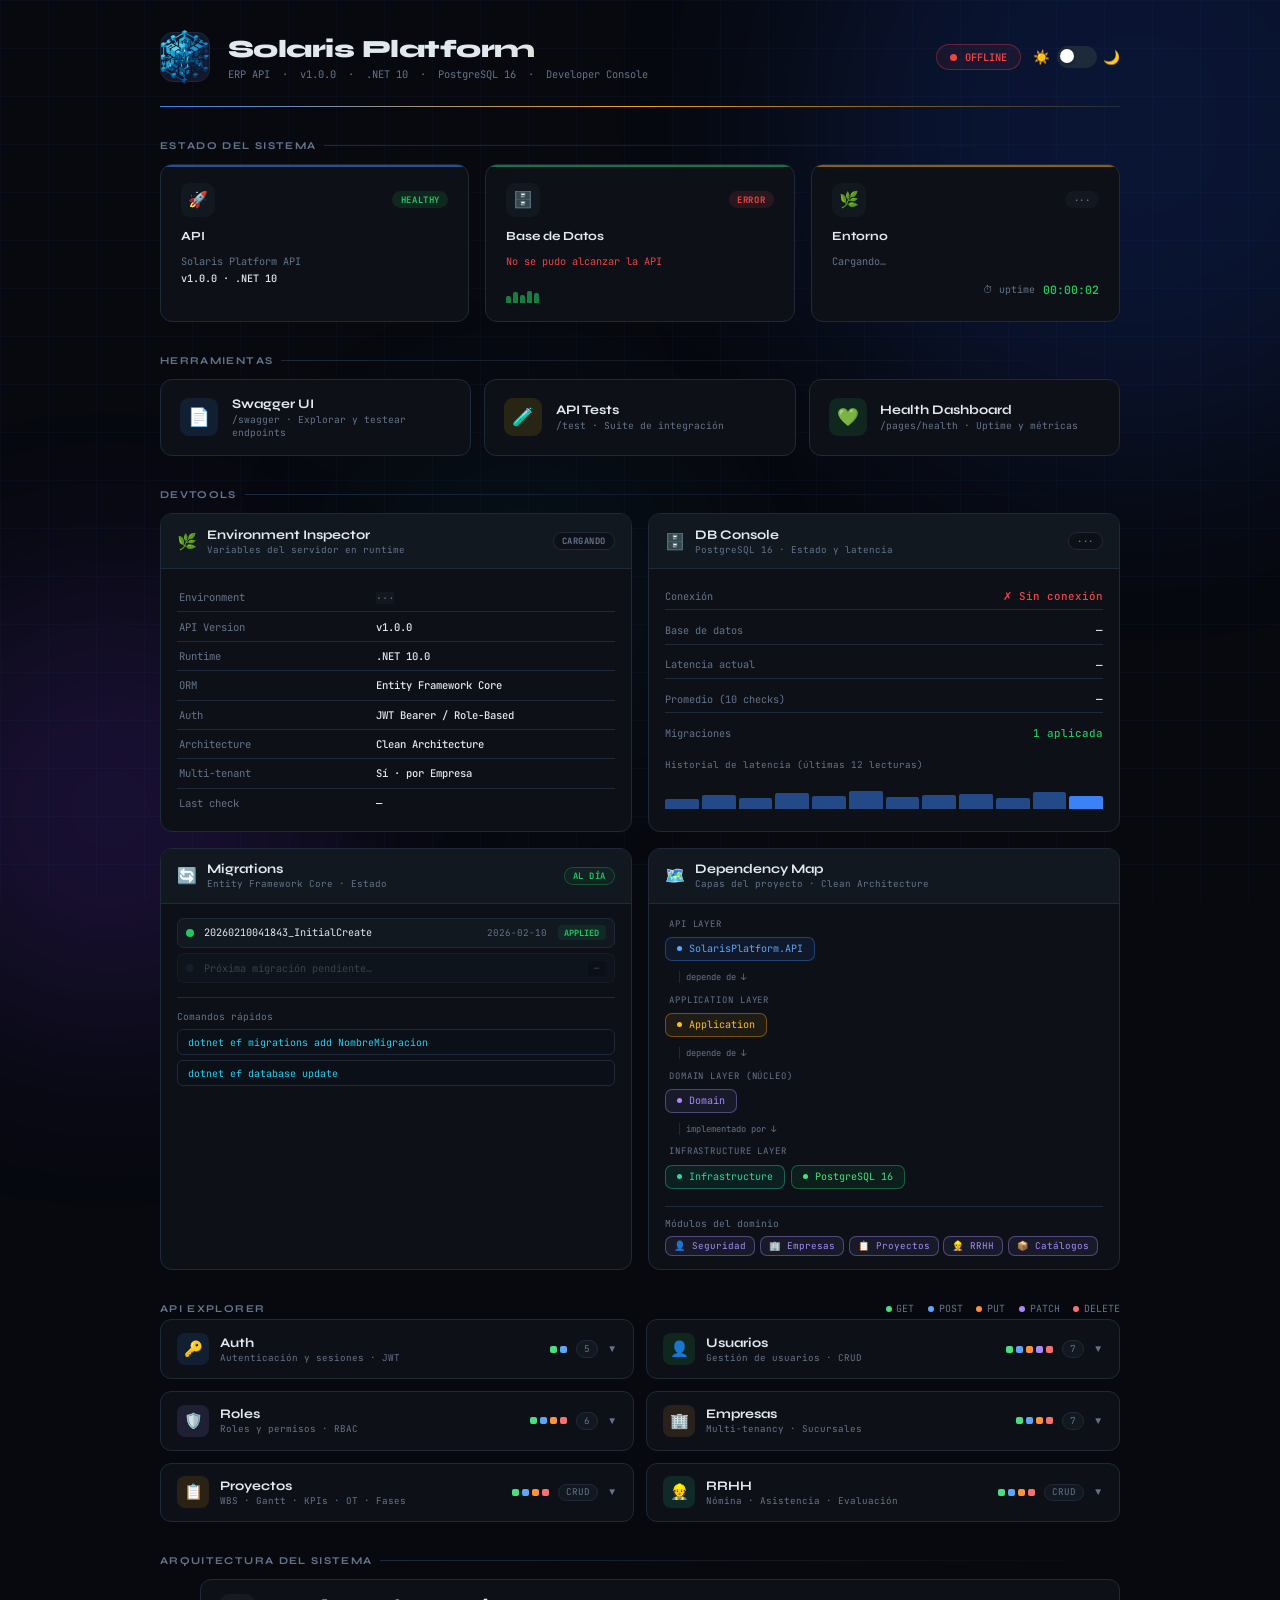
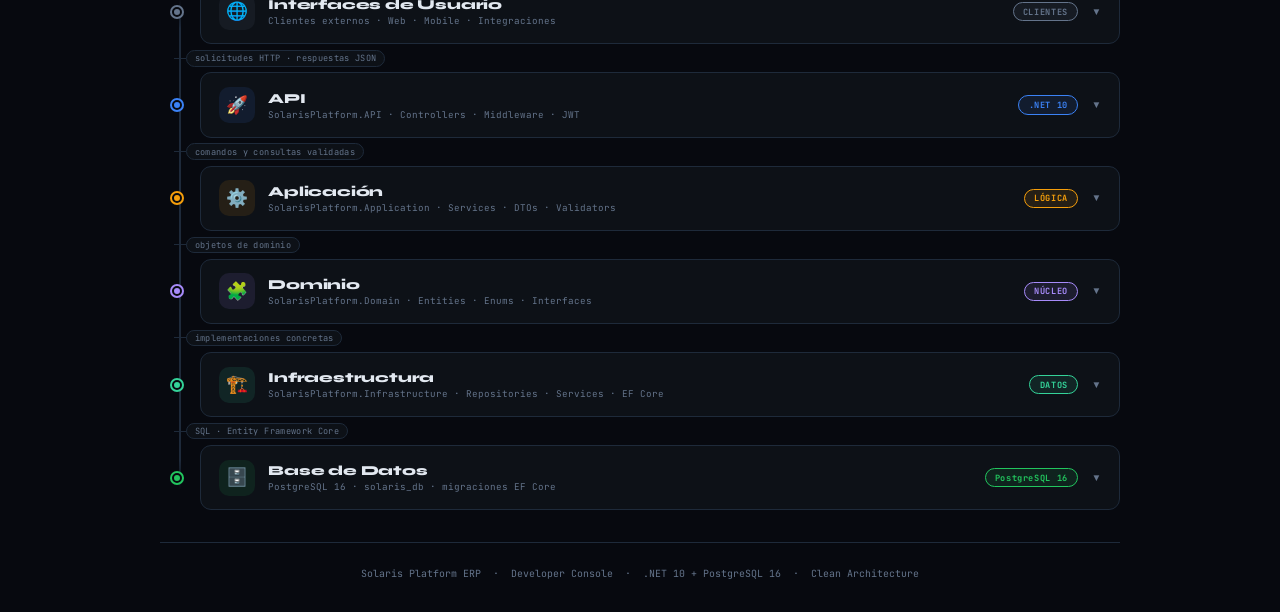
==== commit d9c2003f: "fix - mejora estructura wwwroot" ====
--- a/src/SolarisPlatform.API/wwwroot/index.html
+++ b/src/SolarisPlatform.API/wwwroot/index.html
@@ -357,7 +357,6 @@
           <span><span class="cnt-dot" style="background:#a78bfa"></span>PATCH</span>
           <span><span class="cnt-dot" style="background:#f87171"></span>DELETE</span>
         </div>
-        <a class="api-link" href="/pages/api.html">Ver referencia completa →</a>
       </div>
 
       <div class="explorer-grid">
@@ -717,7 +716,6 @@
   <script src="js/uptime.js"></script>
   <script src="js/arch.js"></script>
   <script src="js/curl.js"></script>
-  <script src="js/request-log.js"></script>
   <script src="js/health.js"></script>
 
 </body>
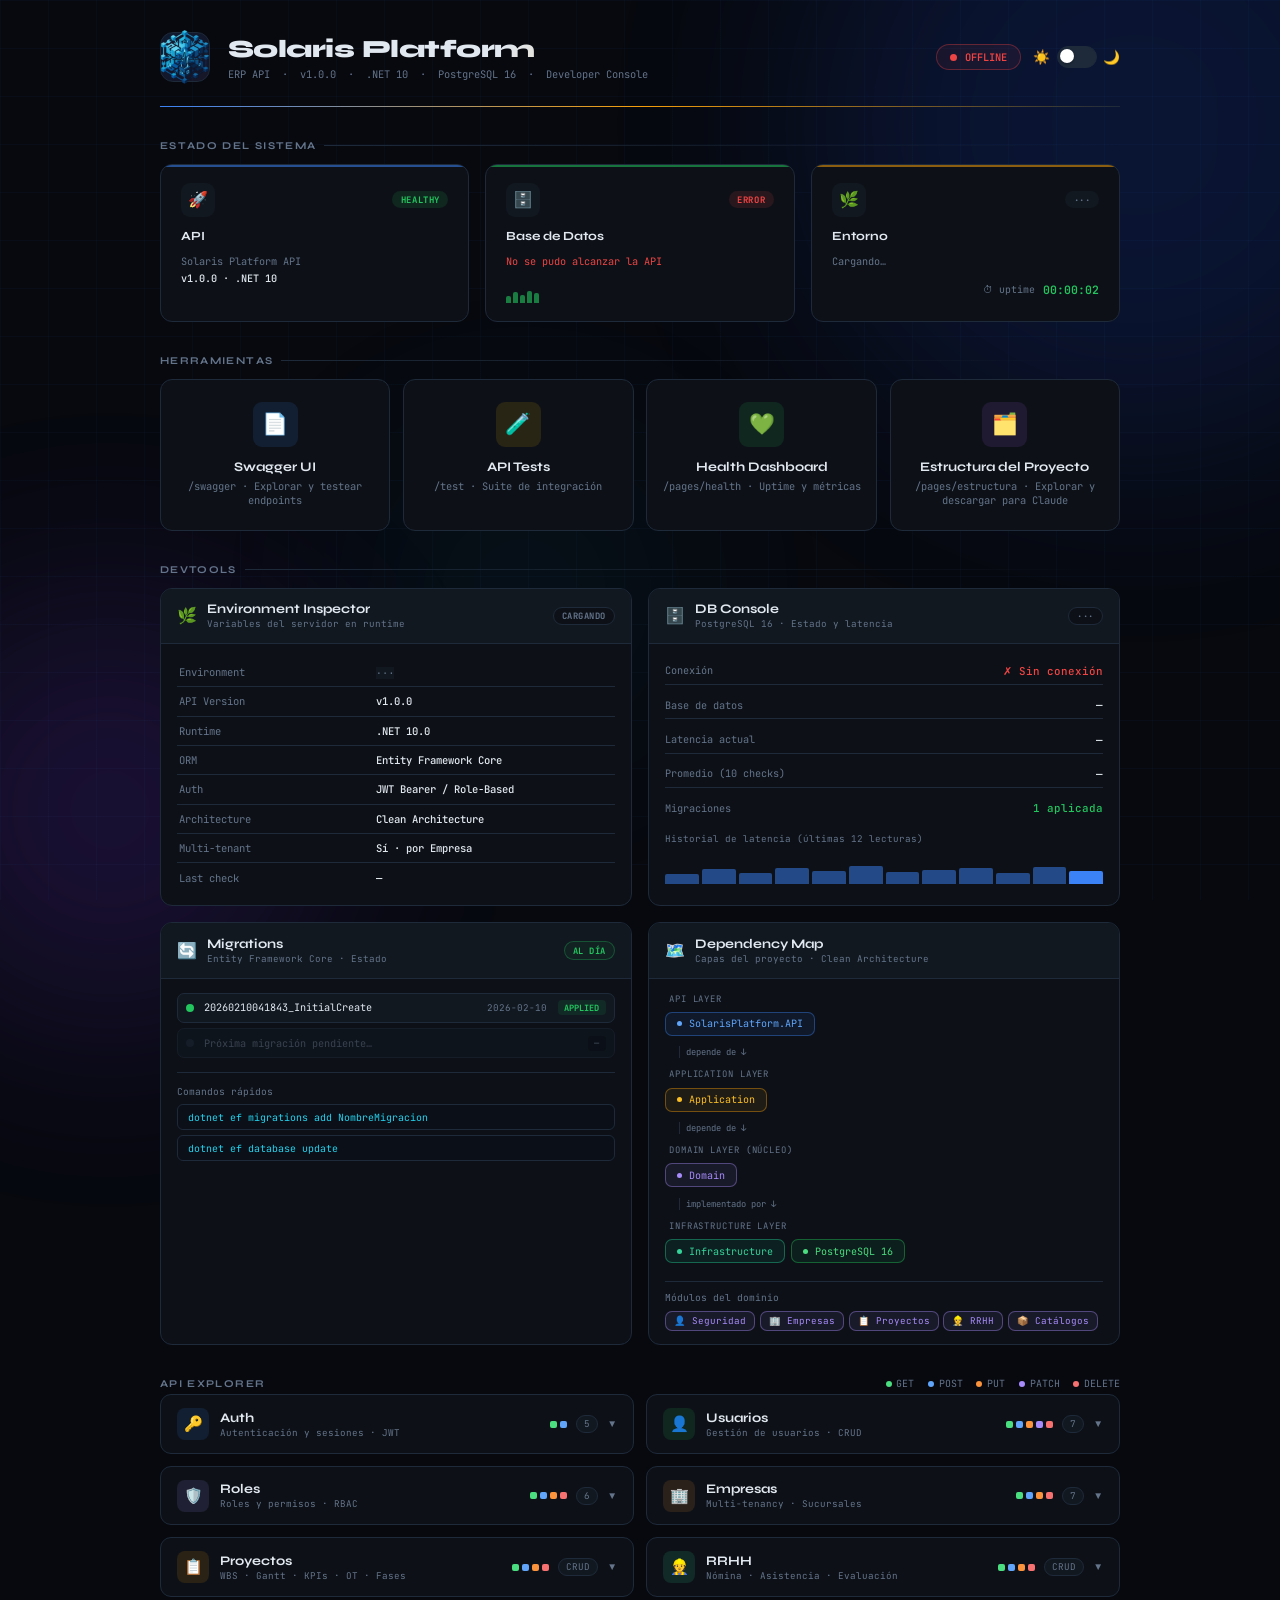
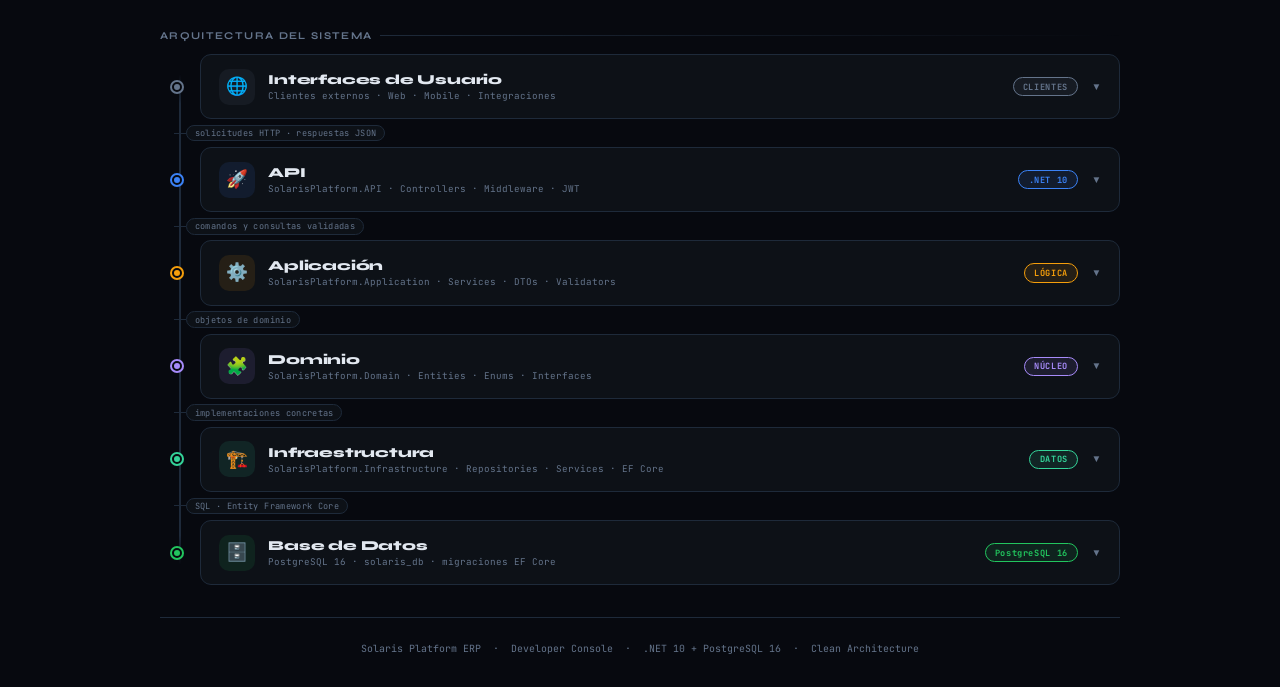
==== commit eb4acbb7: "fix: corregir 40 tests fallando en unit e integration tests - AuthServiceTests: corregir clave JWT (" ====
--- a/src/SolarisPlatform.API/wwwroot/index.html
+++ b/src/SolarisPlatform.API/wwwroot/index.html
@@ -10,6 +10,37 @@
     href="https://fonts.googleapis.com/css2?family=Syne:wght@400;600;800&family=JetBrains+Mono:wght@300;400;500;600&display=swap"
     rel="stylesheet" />
   <link rel="stylesheet" href="assets/css/solaris.css" />
+  <style>
+    /* ── Quick-access cards: 4 en una línea, layout vertical ── */
+    .quick-grid {
+      grid-template-columns: repeat(4, 1fr) !important;
+    }
+    .quick-card {
+      flex-direction: column !important;
+      align-items: center !important;
+      text-align: center !important;
+      padding: 1.4rem .9rem !important;
+      gap: .75rem !important;
+    }
+    .quick-icon {
+      width: 2.8rem !important;
+      height: 2.8rem !important;
+      font-size: 1.3rem !important;
+      flex-shrink: 0;
+    }
+    .quick-card > div:last-child {
+      display: flex;
+      flex-direction: column;
+      gap: .2rem;
+    }
+    .quick-title {
+      font-size: .82rem !important;
+    }
+    .quick-sub {
+      font-size: .65rem !important;
+      word-break: break-word;
+    }
+  </style>
 </head>
 
 <body>
@@ -125,6 +156,13 @@
           <div>
             <div class="quick-title">Health Dashboard</div>
             <div class="quick-sub">/pages/health · Uptime y métricas</div>
+          </div>
+        </a>
+        <a class="quick-card qc-structure" href="/pages/estructura.html">
+          <div class="quick-icon" style="background:rgba(168,85,247,.12)">🗂️</div>
+          <div>
+            <div class="quick-title">Estructura del Proyecto</div>
+            <div class="quick-sub">/pages/estructura · Explorar y descargar para Claude</div>
           </div>
         </a>
       </div>
--- a/src/SolarisPlatform.API/wwwroot/assets/css/solaris.css
+++ b/src/SolarisPlatform.API/wwwroot/assets/css/solaris.css
@@ -324,28 +324,32 @@
   height:   22px;
   cursor:   pointer;
 }
-.toggle input { opacity: 0; width: 0; height: 0; position: absolute; }
+.toggle input { position: absolute; inset: 0; width: 100%; height: 100%; margin: 0; opacity: 0; cursor: pointer; z-index: 2; }
 
 .track {
-  position:      absolute;
-  inset:         0;
-  border-radius: 999px;
-  background:    var(--border);
-  border:        1px solid var(--border);
-  transition:    background .3s;
+  position:       absolute;
+  inset:          0;
+  border-radius:  999px;
+  background:     var(--border);
+  border:         1px solid var(--border);
+  transition:     background .3s;
+  pointer-events: none;
+  z-index:        1;
 }
 .toggle input:checked + .track { background: var(--accent2); border-color: var(--accent2); }
 
 .thumb {
-  position:      absolute;
-  top:           3px;
-  left:          3px;
-  width:         14px;
-  height:        14px;
-  border-radius: 50%;
-  background:    #fff;
-  box-shadow:    0 1px 3px rgba(0,0,0,.3);
-  transition:    transform .3s cubic-bezier(.4,0,.2,1);
+  position:       absolute;
+  top:            3px;
+  left:           3px;
+  width:          14px;
+  height:         14px;
+  border-radius:  50%;
+  background:     #fff;
+  box-shadow:     0 1px 3px rgba(0,0,0,.3);
+  transition:     transform .3s cubic-bezier(.4,0,.2,1);
+  pointer-events: none;
+  z-index:        1;
 }
 .toggle input:checked ~ .thumb { transform: translateX(18px); }
 
@@ -1312,4 +1316,66 @@
 .hbar.err    { background: var(--red); }
 .hbar.empty  { background: var(--border); height: 6px !important; }
 
-.history-meta { display: flex; justify-content: space-between; font-family: 'JetBrains Mono', monospace; font-size: .62rem; color: var(--muted); }+.history-meta { display: flex; justify-content: space-between; font-family: 'JetBrains Mono', monospace; font-size: .62rem; color: var(--muted); }
+/* ── Suite nav cards ───────────────────────── */
+#suiteNav {
+  display: grid;
+  grid-template-columns: repeat(auto-fill, minmax(200px, 1fr));
+  gap: 12px;
+  margin: 20px 0;
+}
+
+.suite-card {
+  background: var(--card-bg);
+  border: 1px solid var(--border);
+  border-radius: 12px;
+  padding: 14px 16px;
+  display: flex;
+  flex-direction: column;
+  gap: 6px;
+  transition: border-color .2s, box-shadow .2s;
+}
+.suite-card:hover { box-shadow: 0 4px 20px rgba(0,0,0,.2); }
+
+.sc-header   { display: flex; align-items: center; gap: 8px; }
+.sc-icon     { font-size: 1.2rem; }
+.sc-title    { font-weight: 600; font-size: .85rem; line-height: 1.2; }
+.sc-total    { font-size: .75rem; color: var(--text-muted); }
+
+.sc-stats    { display: flex; gap: 12px; font-size: .78rem; }
+.sc-passed   { color: var(--green); }
+.sc-failed   { color: var(--text-muted); }
+
+.sc-bar-wrap {
+  height: 6px;
+  border-radius: 4px;
+  background: var(--border);
+  overflow: hidden;
+  margin-top: 2px;
+}
+.sc-bar {
+  height: 100%;
+  border-radius: 4px;
+  background: var(--green);
+  transition: width .4s ease;
+}
+.sc-pct { font-size: .72rem; color: var(--text-muted); text-align: right; min-height: 1em; }
+
+.sc-btn {
+  margin-top: 4px;
+  padding: 6px 0;
+  border-radius: 7px;
+  border: 1px solid var(--border);
+  background: transparent;
+  color: var(--text);
+  font-size: .78rem;
+  cursor: pointer;
+  transition: background .15s, border-color .15s;
+}
+.sc-btn:hover { background: var(--border); }
+
+/* Estados */
+.sc-has-errors { border-color: var(--red); }
+.sc-has-errors .sc-bar { background: var(--red); }
+.sc-has-errors .sc-failed { color: var(--red); }
+.sc-all-pass  { border-color: var(--green); }
